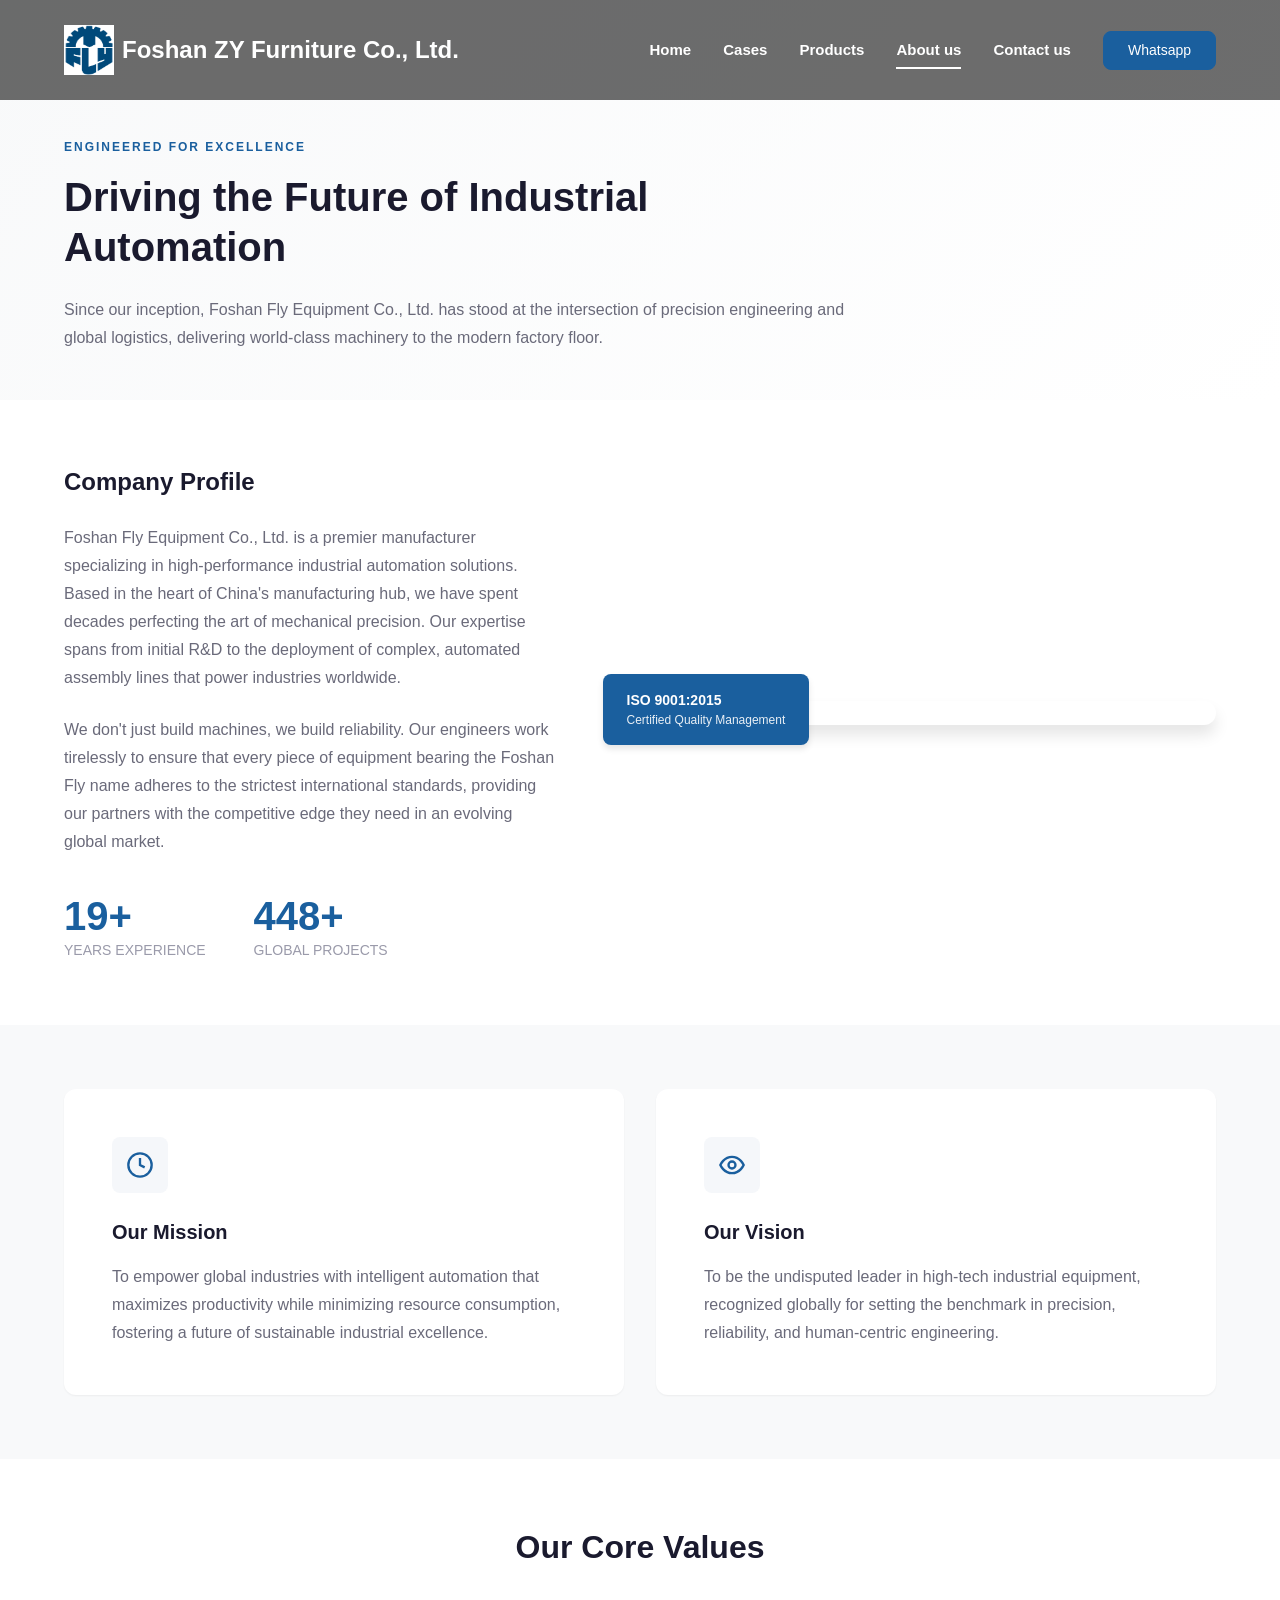
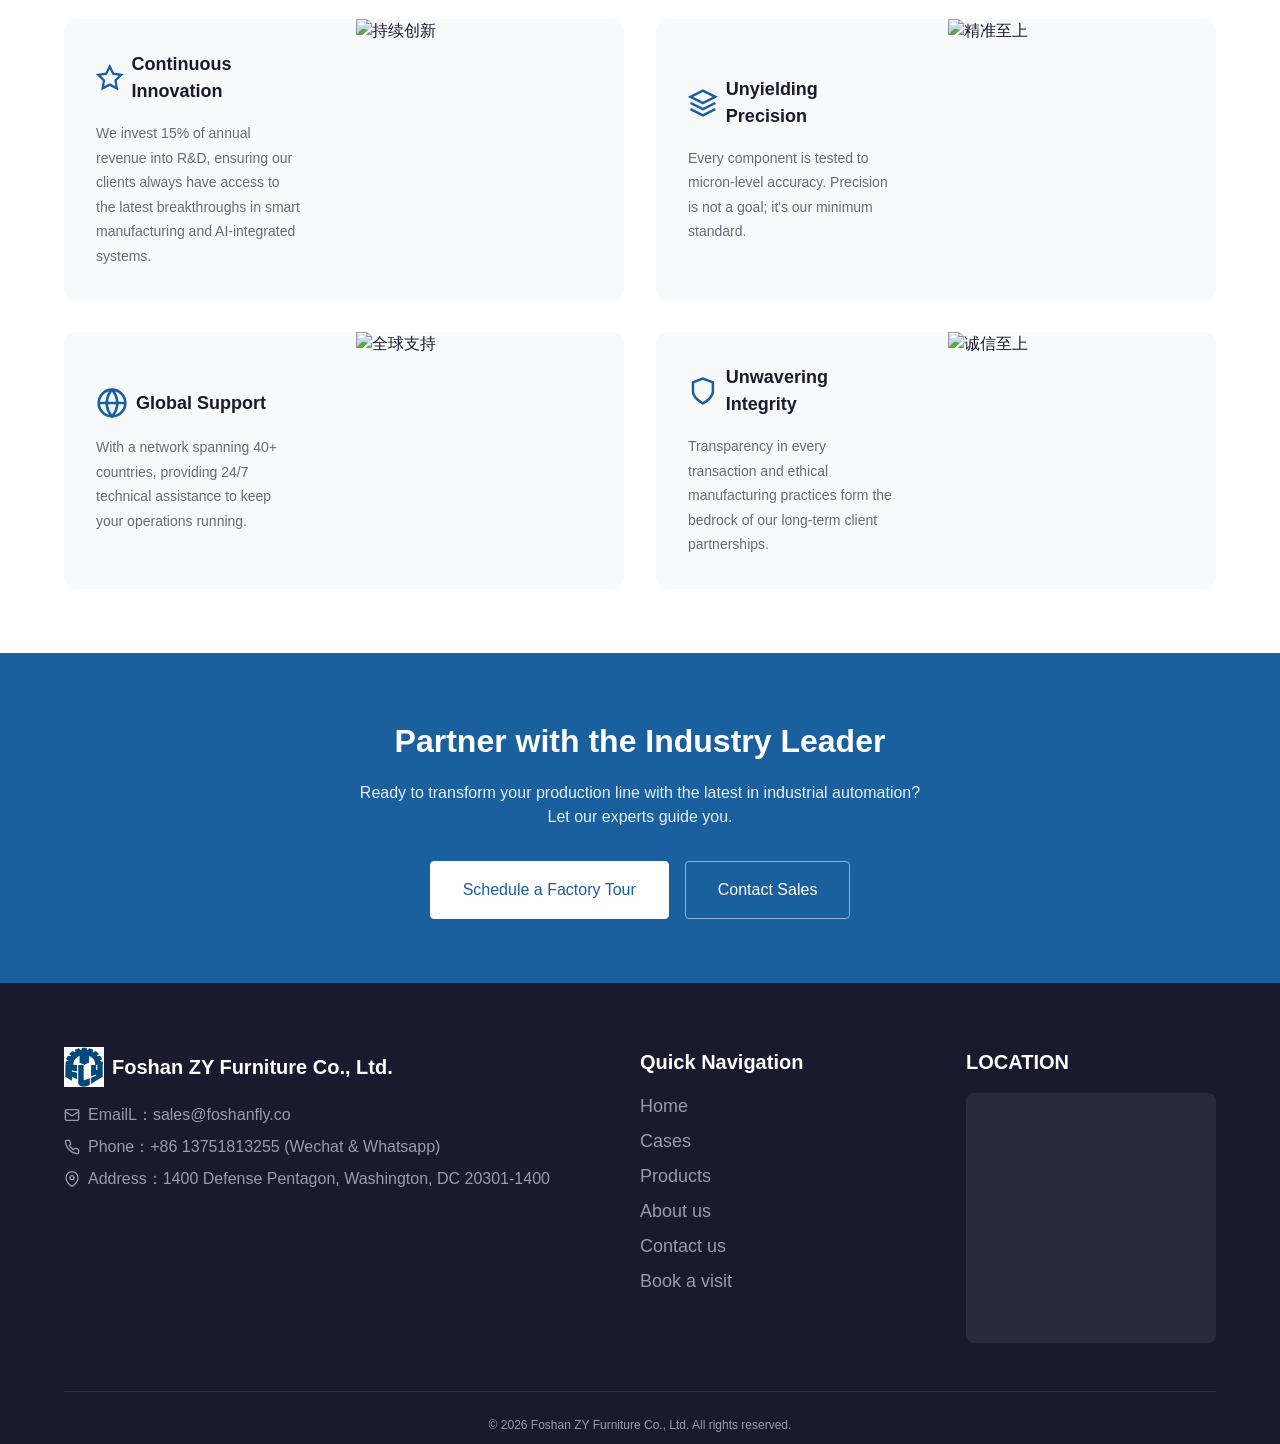
==== pages/about.html @ b7d70086 "新增网页" ====
<!DOCTYPE html>
<html lang="zh-CN">
<head>
    <!-- ============================================
         页面基础信息
         ============================================ -->
    <meta charset="UTF-8">
    <meta name="viewport" content="width=device-width, initial-scale=1.0">
    <meta name="description" content="了解佛山市飞杨设备有限公司 - 20年行业经验，450+全球项目，致力于工业自动化解决方案">
    <meta name="keywords" content="关于我们,公司简介,工业自动化,飞杨设备">
    <title>关于我们 | Foshan Fly Equipment</title>
    
    <!-- ============================================
         样式表引入
         ============================================ -->
    <link rel="stylesheet" href="../css/common.css">
    <link rel="stylesheet" href="../css/about.css">
</head>
<body>
    <!-- ============================================
         导航栏
         ============================================ -->
    <header class="navbar">
        <div class="container navbar-container">
            <a href="../index.html" class="navbar-brand">
                <!-- <svg width="40" height="40" viewBox="0 0 40 40" fill="none" xmlns="http://www.w3.org/2000/svg">
                    <rect width="40" height="40" rx="4" fill="#1a5f9e"/>
                    <path d="M10 20L20 10L30 20L20 30L10 20Z" fill="white"/>
                </svg> -->
                <img src="../static/images/logo1.png" width="40" height="40" alt="Foshan ZY Furniture Logo"/>
                <span>Foshan ZY Furniture Co., Ltd.</span>
            </a>
            
            <button class="navbar-toggle" aria-label="打开菜单" aria-expanded="false">
                <span></span>
                <span></span>
                <span></span>
            </button>
            
            <nav class="navbar-nav">
                <a href="../index.html">Home</a>
                <a href="./cases.html">Cases</a>
                <a href="./products.html">Products</a>
                <a href="./about.html" class="active">About us</a>
                <a href="./contact.html">Contact us</a>
                <button class="btn btn-primary" onclick="toWhatsApp()">Whatsapp</button>
            </nav>
        </div>
    </header>

    <!-- ============================================
         主内容区域
         ============================================ -->
    <main>
        <!-- ============================================
             页面头部区域
             ============================================ -->
        <section class="page-header">
            <div class="container">
                <div class="page-header-content">
                    <span class="page-header-badge">Engineered for Excellence</span>
                    <h1 class="page-header-title">Driving the Future of Industrial Automation</h1>
                    <p class="page-header-desc">
                        Since our inception, Foshan Fly Equipment Co., Ltd. has stood at the intersection of precision engineering and global logistics, delivering world-class machinery to the modern factory floor.
                    </p>
                </div>
            </div>
        </section>

        <!-- ============================================
             公司简介区域
             ============================================ -->
        <section class="company-profile">
            <div class="container">
                <div class="profile-grid">
                    <div class="profile-content">
                        <h2 class="profile-title">Company Profile</h2>
                        <p class="profile-text">
                            Foshan Fly Equipment Co., Ltd. is a premier manufacturer specializing in high-performance industrial automation solutions. Based in the heart of China's manufacturing hub, we have spent decades perfecting the art of mechanical precision. Our expertise spans from initial R&D to the deployment of complex, automated assembly lines that power industries worldwide.
                        </p>
                        <p class="profile-text">
                            We don't just build machines, we build reliability. Our engineers work tirelessly to ensure that every piece of equipment bearing the Foshan Fly name adheres to the strictest international standards, providing our partners with the competitive edge they need in an evolving global market.
                        </p>
                        
                        <!-- 统计数据 -->
                        <div class="profile-stats">
                            <div class="stat-item">
                                <span class="stat-number">20+</span>
                                <span class="stat-label">YEARS EXPERIENCE</span>
                            </div>
                            <div class="stat-item">
                                <span class="stat-number">450+</span>
                                <span class="stat-label">GLOBAL PROJECTS</span>
                            </div>
                        </div>
                    </div>
                    
                    <div class="profile-image-wrapper">
                        <img src="https://images.unsplash.com/photo-1565043666747-69f6646db940?w=800" 
                             alt="公司工厂" 
                             class="profile-image"
                             loading="lazy">
                        <div class="profile-certification">
                            <div class="cert-title">ISO 9001:2015</div>
                            <div class="cert-text">Certified Quality Management</div>
                        </div>
                    </div>
                </div>
            </div>
        </section>

        <!-- ============================================
             使命愿景区域
             ============================================ -->
        <section class="mission-vision">
            <div class="container">
                <div class="mv-grid">
                    <!-- 使命卡片 -->
                    <div class="mv-card" data-animate>
                        <div class="mv-card-icon">
                            <svg viewBox="0 0 24 24" fill="none" stroke="currentColor" stroke-width="2">
                                <circle cx="12" cy="12" r="10"/>
                                <path d="M12 6v6l4 2"/>
                            </svg>
                        </div>
                        <h3 class="mv-card-title">Our Mission</h3>
                        <p class="mv-card-text">
                            To empower global industries with intelligent automation that maximizes productivity while minimizing resource consumption, fostering a future of sustainable industrial excellence.
                        </p>
                    </div>
                    
                    <!-- 愿景卡片 -->
                    <div class="mv-card" data-animate>
                        <div class="mv-card-icon">
                            <svg viewBox="0 0 24 24" fill="none" stroke="currentColor" stroke-width="2">
                                <path d="M2 12s3-7 10-7 10 7 10 7-3 7-10 7-10-7-10-7Z"/>
                                <circle cx="12" cy="12" r="3"/>
                            </svg>
                        </div>
                        <h3 class="mv-card-title">Our Vision</h3>
                        <p class="mv-card-text">
                            To be the undisputed leader in high-tech industrial equipment, recognized globally for setting the benchmark in precision, reliability, and human-centric engineering.
                        </p>
                    </div>
                </div>
            </div>
        </section>

        <!-- ============================================
             核心价值观区域
             ============================================ -->
        <section class="core-values">
            <div class="container">
                <header class="cv-header">
                    <h2 class="cv-title">Our Core Values</h2>
                </header>
                
                <div class="cv-grid">
                    <!-- 持续创新 -->
                    <div class="cv-card" data-animate>
                        <div class="cv-card-content">
                            <div class="cv-card-header">
                                <svg class="cv-card-icon" viewBox="0 0 24 24" fill="none" stroke="currentColor" stroke-width="2">
                                    <polygon points="12 2 15.09 8.26 22 9.27 17 14.14 18.18 21.02 12 17.77 5.82 21.02 7 14.14 2 9.27 8.91 8.26 12 2"/>
                                </svg>
                                <h4 class="cv-card-title">Continuous Innovation</h4>
                            </div>
                            <p class="cv-card-text">
                                We invest 15% of annual revenue into R&D, ensuring our clients always have access to the latest breakthroughs in smart manufacturing and AI-integrated systems.
                            </p>
                        </div>
                        <img src="https://images.unsplash.com/photo-1581091226825-a6a2a5aee158?w=400" 
                             alt="持续创新" 
                             class="cv-card-image"
                             loading="lazy">
                    </div>
                    
                    <!-- 精准至上 -->
                    <div class="cv-card" data-animate>
                        <div class="cv-card-content">
                            <div class="cv-card-header">
                                <svg class="cv-card-icon" viewBox="0 0 24 24" fill="none" stroke="currentColor" stroke-width="2">
                                    <path d="M12 2L2 7l10 5 10-5-10-5z"/>
                                    <path d="M2 17l10 5 10-5"/>
                                    <path d="M2 12l10 5 10-5"/>
                                </svg>
                                <h4 class="cv-card-title">Unyielding Precision</h4>
                            </div>
                            <p class="cv-card-text">
                                Every component is tested to micron-level accuracy. Precision is not a goal; it's our minimum standard.
                            </p>
                        </div>
                        <img src="https://images.unsplash.com/photo-1565043666747-69f6646db940?w=400" 
                             alt="精准至上" 
                             class="cv-card-image"
                             loading="lazy">
                    </div>
                    
                    <!-- 全球支持 -->
                    <div class="cv-card" data-animate>
                        <div class="cv-card-content">
                            <div class="cv-card-header">
                                <svg class="cv-card-icon" viewBox="0 0 24 24" fill="none" stroke="currentColor" stroke-width="2">
                                    <circle cx="12" cy="12" r="10"/>
                                    <path d="M2 12h20"/>
                                    <path d="M12 2a15.3 15.3 0 0 1 4 10 15.3 15.3 0 0 1-4 10 15.3 15.3 0 0 1-4-10 15.3 15.3 0 0 1 4-10z"/>
                                </svg>
                                <h4 class="cv-card-title">Global Support</h4>
                            </div>
                            <p class="cv-card-text">
                                With a network spanning 40+ countries, providing 24/7 technical assistance to keep your operations running.
                            </p>
                        </div>
                        <img src="https://images.unsplash.com/photo-1451187580459-43490279c0fa?w=400" 
                             alt="全球支持" 
                             class="cv-card-image"
                             loading="lazy">
                    </div>
                    
                    <!-- 诚信至上 -->
                    <div class="cv-card" data-animate>
                        <div class="cv-card-content">
                            <div class="cv-card-header">
                                <svg class="cv-card-icon" viewBox="0 0 24 24" fill="none" stroke="currentColor" stroke-width="2">
                                    <path d="M12 22s8-4 8-10V5l-8-3-8 3v7c0 6 8 10 8 10z"/>
                                </svg>
                                <h4 class="cv-card-title">Unwavering Integrity</h4>
                            </div>
                            <p class="cv-card-text">
                                Transparency in every transaction and ethical manufacturing practices form the bedrock of our long-term client partnerships.
                            </p>
                        </div>
                        <img src="https://images.unsplash.com/photo-1507003211169-0a1dd7228f2d?w=400" 
                             alt="诚信至上" 
                             class="cv-card-image"
                             loading="lazy">
                    </div>
                </div>
            </div>
        </section>

        <!-- ============================================
             CTA 行动召唤区域
             ============================================ -->
        <section class="cta-section">
            <div class="container">
                <h2 class="cta-title">Partner with the Industry Leader</h2>
                <p class="cta-text">Ready to transform your production line with the latest in industrial automation?<br>Let our experts guide you.</p>
                <div class="cta-actions">
                    <a href="./book.html" class="btn btn-white btn-lg">Schedule a Factory Tour</a>
                    <a href="./contact.html" class="btn btn-outline btn-lg" style="color: white; border-color: rgba(255,255,255,0.5);">Contact Sales</a>    
                </div>
            </div>
        </section>
    </main>

    <!-- ============================================
         页脚
         ============================================ -->
    <footer class="footer">
        <div class="container">
            <div class="footer-grid">
                <!-- 公司信息列 -->
                <div>
                    <div class="footer-brand-container">
                        <img src="../static/images/logo1.png" width="40" height="20" alt="Foshan ZY Furniture Logo"/>
                        <div class="footer-brand">Foshan ZY Furniture Co., Ltd.</div>
                    </div>
                    <div class="footer-contact">
                        <div class="footer-contact-item">
                            <svg width="16" height="16" viewBox="0 0 24 24" fill="none" stroke="currentColor" stroke-width="2">
                                <rect x="2" y="4" width="20" height="16" rx="2"/>
                                <path d="M22 7l-8.97 5.7a1.94 1.94 0 0 1-2.06 0L2 7"/>
                            </svg>
                            
                            <div>
                                <div>EmailL：sales@foshanfly.co</div>
                            </div>
                        </div>
                        <div class="footer-contact-item">
                            <svg width="16" height="16" viewBox="0 0 24 24" fill="none" stroke="currentColor" stroke-width="2">
                                <path d="M22 16.92v3a2 2 0 0 1-2.18 2 19.79 19.79 0 0 1-8.63-3.07 19.5 19.5 0 0 1-6-6 19.79 19.79 0 0 1-3.07-8.67A2 2 0 0 1 4.11 2h3a2 2 0 0 1 2 1.72 12.84 12.84 0 0 0 .7 2.81 2 2 0 0 1-.45 2.11L8.09 9.91a16 16 0 0 0 6 6l1.27-1.27a2 2 0 0 1 2.11-.45 12.84 12.84 0 0 0 2.81.7A2 2 0 0 1 22 16.92z"/>
                            </svg>
                            <div>
                                <div>Phone：+86 13751813255 (Wechat & Whatsapp)</div>
                            </div>
                        </div>
                        <div class="footer-contact-item">
                            <svg width="16" height="16" viewBox="0 0 24 24" fill="none" stroke="currentColor" stroke-width="2">
                                <path d="M21 10c0 7-9 13-9 13s-9-6-9-13a9 9 0 0 1 18 0z"/>
                                <circle cx="12" cy="10" r="3"/>
                            </svg>
                            <div>
                                <div>Address：1400 Defense Pentagon, Washington, DC 20301-1400</div>
                            </div>
                        </div>
                    </div>
                    <!-- 二维码 -->
                    <!-- <div class="footer-qr">
                        <div class="footer-qr-item">
                            <div style="width: 80px; height: 80px; background: white; border-radius: 4px; display: flex; align-items: center; justify-content: center;">
                                <svg width="40" height="40" viewBox="0 0 24 24" fill="none" stroke="#1a1a2e" stroke-width="1.5">
                                    <rect x="3" y="3" width="7" height="7"/>
                                    <rect x="14" y="3" width="7" height="7"/>
                                    <rect x="14" y="14" width="7" height="7"/>
                                    <rect x="3" y="14" width="7" height="7"/>
                                </svg>
                            </div>
                            <span>微信二维码</span>
                        </div>
                        <div class="footer-qr-item">
                            <div style="width: 80px; height: 80px; background: white; border-radius: 4px; display: flex; align-items: center; justify-content: center;">
                                <svg width="40" height="40" viewBox="0 0 24 24" fill="none" stroke="#1a1a2e" stroke-width="1.5">
                                    <path d="M4 19.5A2.5 2.5 0 0 1 6.5 17H20"/>
                                    <path d="M6.5 2H20v20H6.5A2.5 2.5 0 0 1 4 19.5v-15A2.5 2.5 0 0 1 6.5 2z"/>
                                </svg>
                            </div>
                            <span>产品目录</span>
                        </div>
                    </div> -->
                </div>
                
                <!-- 快速导航列 -->
                <div>
                    <h4 class="footer-title">Quick Navigation</h4>
                    <nav class="footer-links">
                        <a href="../index.html">Home</a>
                        <a href="./cases.html">Cases</a>
                        <a href="./products.html">Products</a>
                        <a href="./about.html">About us</a>
                        <a href="./contact.html">Contact us</a>
                        <a href="./book.html">Book a visit</a>
                    </nav>
                </div>
                
                <!-- 位置列 -->
                <div class="footer-location">
                    <h4 class="footer-title">LOCATION</h4>
                    <div class="footer-map">
                        <!-- 地图占位图 -->
                        <iframe 
                                width="100%" 
                                height="100%"
                                style="border:0;"
                                loading="lazy"
                                allowfullscreen
                                referrerpolicy="no-referrer-when-downgrade"
                                src="https://www.google.com/maps?q=22.94654229723234,113.0897925914599&z=15&hl=zh-CN&output=embed">
                        </iframe>

                        <!-- <div style="position: absolute; inset: 0; display: flex; align-items: center; justify-content: center; color: var(--text-muted);">
                            <svg width="48" height="48" viewBox="0 0 24 24" fill="none" stroke="currentColor" stroke-width="1.5">
                                <path d="M21 10c0 7-9 13-9 13s-9-6-9-13a9 9 0 0 1 18 0z"/>
                                <circle cx="12" cy="10" r="3"/>
                            </svg>
                        </div>
                        <div style="position: absolute; bottom: 8px; left: 8px; right: 8px; background: rgba(0,0,0,0.7); padding: 8px; border-radius: 4px; font-size: 12px; text-align: center;">
                            点击查看完整地图
                        </div> -->
                    </div>
                </div>
            </div>
            
            <!-- 版权信息 -->
            <div class="footer-bottom">
                <p>© 2026 Foshan ZY Furniture Co., Ltd. All rights reserved.</p>
            </div>
        </div>
    </footer>

    <!-- ============================================
         JavaScript 引入
         ============================================ -->
    <script src="../js/common.js"></script>
    <script src="../js/about.js"></script>
</body>
</html>
---- css/common.css ----
/**
 * ============================================
 * Foshan Fly Equipment - 公共样式表
 * ============================================
 * 说明：此文件包含网站所有页面共享的基础样式、变量和工具类
 * 维护：修改此文件会影响所有页面，请谨慎操作
 * ============================================
 */

/* ============================================
 * 1. CSS 变量定义
 * ============================================
 * 定义网站统一的颜色、间距、字体等设计系统变量
 * 便于全局主题管理和维护
 */
:root {
    /* 主色调 - 品牌蓝色 */
    --primary-color: #1a5f9e;
    --primary-dark: #124a7d;
    --primary-light: #2d7ab8;
    
    /* 辅助色 */
    --accent-color: #0d4a7c;
    --secondary-color: #f5f7fa;
    --text-dark: #1a1a2e;
    --text-medium: #4a4a5a;
    --text-light: #6a6a7a;
    --text-muted: #9a9aaa;
    
    /* 背景色 */
    --bg-white: #ffffff;
    --bg-light: #f8f9fa;
    --bg-gray: #f0f2f5;
    --bg-dark: #1a1a2e;
    
    /* 边框和分割线 */
    --border-color: #e0e2e5;
    --border-light: #f0f0f0;
    
    /* 间距系统 - 基于8px网格 */
    --space-xs: 4px;
    --space-sm: 8px;
    --space-md: 16px;
    --space-lg: 24px;
    --space-xl: 32px;
    --space-2xl: 48px;
    --space-3xl: 64px;
    --space-4xl: 80px;
    
    /* 字体系统 */
    --font-primary: -apple-system, BlinkMacSystemFont, 'Segoe UI', Roboto, 'Helvetica Neue', Arial, sans-serif;
    --font-heading: var(--font-primary);
    
    /* 字体大小 */
    --text-xs: 12px;
    --text-sm: 14px;
    --text-base: 16px;
    --text-lg: 18px;
    --text-xl: 20px;
    --text-2xl: 24px;
    --text-3xl: 32px;
    --text-4xl: 40px;
    --text-5xl: 48px;
    
    /* 行高 */
    --leading-tight: 1.25;
    --leading-normal: 1.5;
    --leading-relaxed: 1.75;
    
    /* 圆角 */
    --radius-sm: 4px;
    --radius-md: 8px;
    --radius-lg: 12px;
    --radius-xl: 16px;
    
    /* 阴影 */
    --shadow-sm: 0 1px 2px rgba(0, 0, 0, 0.05);
    --shadow-md: 0 4px 6px rgba(0, 0, 0, 0.1);
    --shadow-lg: 0 10px 15px rgba(0, 0, 0, 0.1);
    --shadow-xl: 0 20px 25px rgba(0, 0, 0, 0.15);
    
    /* 过渡动画 */
    --transition-fast: 0.15s ease;
    --transition-normal: 0.3s ease;
    --transition-slow: 0.5s ease;
    
    /* 容器宽度 */
    --container-max: 1200px;
    --container-narrow: 960px;
    
    /* 断点（仅用于参考，实际媒体查询中使用px值） */
    --breakpoint-sm: 576px;
    --breakpoint-md: 768px;
    --breakpoint-lg: 992px;
    --breakpoint-xl: 1200px;
}

/* ============================================
 * 2. 重置和基础样式
 * ============================================
 * 统一的浏览器重置和基础HTML元素样式
 */

/* 全局重置 */
*, *::before, *::after {
    box-sizing: border-box;
    margin: 0;
    padding: 0;
}

/* HTML基础设置 */
html {
    font-size: 16px;
    scroll-behavior: smooth;
    -webkit-text-size-adjust: 100%;
    -ms-text-size-adjust: 100%;
}

/* Body基础样式 */
body {
    font-family: var(--font-primary);
    font-size: var(--text-base);
    line-height: var(--leading-normal);
    color: var(--text-dark);
    background-color: var(--bg-white);
    -webkit-font-smoothing: antialiased;
    -moz-osx-font-smoothing: grayscale;
}

/* 图片默认样式 */
img {
    max-width: 100%;
    height: auto;
    display: block;
}

/* 链接默认样式 */
a {
    color: var(--primary-color);
    text-decoration: none;
    transition: color var(--transition-fast);
}

a:hover {
    color: var(--primary-dark);
}

/* 列表重置 */
ul, ol {
    list-style: none;
}

/* 表单元素重置 */
button, input, select, textarea {
    font-family: inherit;
    font-size: inherit;
    line-height: inherit;
}

button {
    cursor: pointer;
    border: none;
    background: none;
}

/* ============================================
 * 3. 布局工具类
 * ============================================
 * 常用的布局辅助类，提高开发效率
 */

/* 容器 */
.container {
    width: 100%;
    max-width: var(--container-max);
    margin: 0 auto;
    padding: 0 var(--space-lg);
}

.container-narrow {
    max-width: var(--container-narrow);
}

/* Flexbox布局 */
.flex {
    display: flex;
}

.flex-col {
    flex-direction: column;
}

.flex-wrap {
    flex-wrap: wrap;
}

.items-center {
    align-items: center;
}

.items-start {
    align-items: flex-start;
}

.items-end {
    align-items: flex-end;
}

.justify-center {
    justify-content: center;
}

.justify-between {
    justify-content: space-between;
}

.justify-end {
    justify-content: flex-end;
}

.flex-1 {
    flex: 1;
}

/* Grid布局 */
.grid {
    display: grid;
}

.grid-cols-2 {
    grid-template-columns: repeat(2, 1fr);
}

.grid-cols-3 {
    grid-template-columns: repeat(3, 1fr);
}

.grid-cols-4 {
    grid-template-columns: repeat(4, 1fr);
}

.gap-sm {
    gap: var(--space-sm);
}

.gap-md {
    gap: var(--space-md);
}

.gap-lg {
    gap: var(--space-lg);
}

.gap-xl {
    gap: var(--space-xl);
}

/* ============================================
 * 4. 间距工具类
 * ============================================
 */

/* 内边距 */
.p-0 { padding: 0; }
.p-sm { padding: var(--space-sm); }
.p-md { padding: var(--space-md); }
.p-lg { padding: var(--space-lg); }
.p-xl { padding: var(--space-xl); }

.px-md { padding-left: var(--space-md); padding-right: var(--space-md); }
.px-lg { padding-left: var(--space-lg); padding-right: var(--space-lg); }

.py-sm { padding-top: var(--space-sm); padding-bottom: var(--space-sm); }
.py-md { padding-top: var(--space-md); padding-bottom: var(--space-md); }
.py-lg { padding-top: var(--space-lg); padding-bottom: var(--space-lg); }
.py-xl { padding-top: var(--space-xl); padding-bottom: var(--space-xl); }
.py-2xl { padding-top: var(--space-2xl); padding-bottom: var(--space-2xl); }
.py-3xl { padding-top: var(--space-3xl); padding-bottom: var(--space-3xl); }

/* 外边距 */
.m-0 { margin: 0; }
.mb-sm { margin-bottom: var(--space-sm); }
.mb-md { margin-bottom: var(--space-md); }
.mb-lg { margin-bottom: var(--space-lg); }
.mb-xl { margin-bottom: var(--space-xl); }
.mb-2xl { margin-bottom: var(--space-2xl); }

.mt-sm { margin-top: var(--space-sm); }
.mt-md { margin-top: var(--space-md); }
.mt-lg { margin-top: var(--space-lg); }
.mt-xl { margin-top: var(--space-xl); }

/* ============================================
 * 5. 文字工具类
 * ============================================
 */

/* 文字对齐 */
.text-left { text-align: left; }
.text-center { text-align: center; }
.text-right { text-align: right; }

/* 文字大小 */
.text-xs { font-size: var(--text-xs); }
.text-sm { font-size: var(--text-sm); }
.text-base { font-size: var(--text-base); }
.text-lg { font-size: var(--text-lg); }
.text-xl { font-size: var(--text-xl); }
.text-2xl { font-size: var(--text-2xl); }
.text-3xl { font-size: var(--text-3xl); }
.text-4xl { font-size: var(--text-4xl); }

/* 文字粗细 */
.font-normal { font-weight: 400; }
.font-medium { font-weight: 500; }
.font-semibold { font-weight: 600; }
.font-bold { font-weight: 700; }

/* 文字颜色 */
.text-dark { color: var(--text-dark); }
.text-medium { color: var(--text-medium); }
.text-light { color: var(--text-light); }
.text-muted { color: var(--text-muted); }
.text-primary { color: var(--primary-color); }
.text-white { color: var(--bg-white); }

/* ============================================
 * 6. 组件样式
 * ============================================
 * 可复用的UI组件样式
 */

/* 按钮样式 */
.btn {
    display: inline-flex;
    align-items: center;
    justify-content: center;
    gap: var(--space-sm);
    padding: var(--space-sm) var(--space-lg);
    font-size: var(--text-sm);
    font-weight: 500;     
    border-radius: var(--radius-sm);
    transition: all var(--transition-fast);
    cursor: pointer;
    
}

.btn-primary {
    background-color: var(--primary-color);
    color: var(--bg-white);
    border: 1px solid var(--primary-color);
    width: auto;
    border-radius: var(--radius-md);
}

.btn-primary:hover {
    background-color: var(--bg-white);
    border-color: var(--primary-dark);
    color: var(--accent-color);
}

.btn-outline {
    background-color: transparent;
    color: var(--primary-color);
    border: 1px solid var(--primary-color);
}

.btn-outline:hover {
    background-color: var(--primary-color);
    color: var(--bg-white);
}

.btn-white {
    background-color: var(--bg-white);
    color: var(--primary-color);
    border: 1px solid var(--bg-white);
}

.btn-white:hover {
    background-color: transparent;
    color: var(--bg-white);
}

.btn-lg {
    padding: var(--space-md) var(--space-xl);
    font-size: var(--text-base);
}

/* 卡片样式 */
.card {
    background-color: var(--bg-white);
    border-radius: var(--radius-md);
    box-shadow: var(--shadow-sm);
    overflow: hidden;
    transition: box-shadow var(--transition-normal);
}

.card:hover {
    box-shadow: var(--shadow-md);
}

/* 表单输入框 */
.form-input {
    width: 100%;
    padding: var(--space-md);
    font-size: var(--text-base);
    border: 1px solid var(--border-color);
    border-radius: var(--radius-sm);
    background-color: var(--bg-white);
    transition: border-color var(--transition-fast), box-shadow var(--transition-fast);
}

.form-input:focus {
    outline: none;
    border-color: var(--primary-color);
    box-shadow: 0 0 0 3px rgba(26, 95, 158, 0.1);
}

.form-input::placeholder {
    color: var(--text-muted);
}

/* 表单标签 */
.form-label {
    display: block;
    margin-bottom: var(--space-sm);
    font-size: var(--text-sm);
    font-weight: 500;
    color: var(--text-medium);
}

/* 区块标题 */
.section-title {
    font-size: var(--text-3xl);
    font-weight: 700;
    color: var(--text-dark);
    margin-bottom: var(--space-lg);
}

.section-subtitle {
    font-size: var(--text-sm);
    font-weight: 600;
    color: var(--primary-color);
    text-transform: uppercase;
    letter-spacing: 1px;
    margin-bottom: var(--space-sm);
}

/* ============================================
 * 7. 导航栏样式
 * ============================================
 */

.navbar {
    position: fixed;
    top: 0;
    left: 0;
    right: 0;
    z-index: 1000;
    background-color: var(--bg-white);
    background-color: #04040494;
    transition: box-shadow var(--transition-normal);
}

.navbar.scrolled {
    box-shadow: 0 4px 12px rgba(0, 0, 0, 0.15);
}

.navbar-container {
    display: flex;
    align-items: center;
    justify-content: space-between;
    height: 100px;

}

.navbar-brand {
    display: flex;
    align-items: center;
    gap: var(--space-sm);
    font-size: var(--text-2xl);
    font-weight: 700;
    color: var(--bg-white);
}

.navbar-brand img {
    width: 50px;
    height: 50px;
}

.navbar-nav {
    display: flex;
    align-items: center;
    gap: var(--space-xl);
}

.navbar-nav a {
    font-size: 15px;
    font-weight: 700;
    color: white;
    padding: var(--space-sm) 0;
    position: relative;

    justify-content: center;
    
    /* font-weight: bold; */
}

.navbar-nav a:hover,
.navbar-nav a.active {
    /* 鼠标滑过和选中时字体颜色不变 */
}

.navbar-nav a:hover::after,
.navbar-nav a.active::after {
    content: '';
    position: absolute;
    bottom: 0;
    left: 0;
    right: 0;
    height: 2px;
    background-color: var(--bg-white);
}

/* 移动端菜单按钮 */
.navbar-toggle {
    display: none;
    flex-direction: column;
    gap: 5px;
    padding: var(--space-sm);
    background-color: var(--primary-color);
    border: none;
    cursor: pointer;
    border-radius: var(--radius-sm);

}

.navbar-toggle span {
    display: block;
    width: 24px;
    height: 2px;
    background-color: var(--bg-white);
    /* background-color: #0d4a7c; */
    transition: all var(--transition-fast);
    
}

/* ============================================
 * 8. 页脚样式
 * ============================================
 */

.footer {
    background-color: var(--bg-dark);
    color: var(--bg-white);
    padding: var(--space-3xl) 0 10px;
}

.footer-grid {
    display: grid;
    grid-template-columns: 2fr 1fr 1fr;
    gap: var(--space-xl);
    margin-bottom: var(--space-2xl);
}

.footer-brand-container {
    display: flex;
    align-items: center;
    gap: var(--space-sm);
    margin-bottom: var(--space-md);
}

.footer-brand {
    font-size: 20px;
    font-weight: 700;

}

.footer-brand-container img {
    height: 40px;
    width: 40px;
}

.footer-contact {
    display: flex;
    flex-direction: column;
    gap: var(--space-sm);
    font-size: var(--text-sm);
    color: var(--text-muted);
}

.footer-contact-item {
    display: flex;
    align-items: center;
    gap: var(--space-sm);
    height: auto;
    font-size: 16px;
}

.footer-title {
    font-size: 20px;
    font-weight: 600;
    margin-bottom: var(--space-md);
    color: var(--bg-white);
}

.footer-links {
    display: flex;
    flex-direction: column;
    gap: var(--space-sm);
}

.footer-links a {
    font-size: 18px;
    color: var(--text-muted);
}

.footer-links a:hover {
    color: var(--bg-white);
}

.footer-qr {
    display: flex;
    gap: var(--space-md);
}

.footer-qr-item {
    text-align: center;
}

.footer-qr-item img {
    width: 80px;
    height: 80px;
    background-color: var(--bg-white);
    border-radius: var(--radius-sm);
    margin-bottom: var(--space-xs);
}

.footer-qr-item span {
    font-size: var(--text-xs);
    color: var(--text-muted);
}

.footer-location {
    justify-self: end;
}

.footer-map {
    background: #2a2a3e; 
    border-radius: 8px; 
    overflow: hidden;
    width:250px; 
    height: 250px; 
    position: relative;
}



.footer-bottom {
    border-top: 1px solid rgba(255, 255, 255, 0.1);
    padding-top: var(--space-lg);
    text-align: center;
    font-size: var(--text-xs);
    color: var(--text-muted);
}

/* ============================================
 * 9. 响应式设计
 * ============================================
 * 移动端适配样式
 */

/* 平板设备 (768px - 991px) */
@media (max-width: 991px) {
    .footer-grid {
        grid-template-columns: repeat(2, 1fr);
    }
}

/* 移动设备 (小于 768px) */
@media (max-width: 767px) {
    :root {
        --text-3xl: 28px;
        --text-4xl: 32px;
        --text-5xl: 36px;
    }
    
    .container {
        padding: 0 var(--space-md);
    }
    
    /* 导航栏移动端适配 */
    .navbar-toggle {
        display: flex;
    }
    
    .navbar-nav {
        position: fixed;
        top: 70px;
        left: 0;
        right: 0;
        background-color: var(--bg-white);
        flex-direction: column;
        padding: var(--space-lg);
        gap: 0;
        box-shadow: var(--shadow-lg);
        transform: translateY(-100%);
        opacity: 0;
        visibility: hidden;
        transition: all var(--transition-normal);
    }
    
    .navbar-nav.active {
        transform: translateY(0);
        opacity: 1;
        visibility: visible;
    }
    
    .navbar-nav a {
        /* padding: var(--space-md) 0; */
        /* border: 1px solid var(--primary-color); */
        width: 100%;
        background-color: var(--primary-color);
        color: var(--bg-white);
        margin-bottom: var(--space-md);
        border-radius: var(--radius-md);
        height: 40px;
        text-align: center;
        justify-items: center;
        
    }


    .navbar-nav a:hover {
        
        background-color: var(--bg-white);
        color: var(--primary-color);
        border: 1px solid var(--primary-color);
        
        
        
    }
    
    .navbar-nav a:last-child {
        border-bottom: none;
    }
    
    /* 移动端导航栏logo和公司名称缩小 */
    .navbar-container {
        
        height: 80px;
    }

    .navbar-brand {
        font-size: var(--text-md);
        gap: var(--space-xs);
    }
    
    .navbar-brand img {
        width: 35px;
        height: 35px;
    }
    
    .navbar-nav .btn {
        margin-top: var(--space-md);
        width: 100%;
    }
    
    /* Grid移动端适配 */
    .grid-cols-2,
    .grid-cols-3,
    .grid-cols-4 {
        grid-template-columns: 1fr;
    }
    
    /* 页脚移动端适配 */
    .footer-grid {
        grid-template-columns: 1fr;
        gap: var(--space-xl);
        justify-items: start;
    }

    .footer-location {
        justify-self: start;
    }
    
    .footer-qr {
        justify-content: flex-start;

    }
    
    /* 间距移动端适配 */
    .py-3xl {
        padding-top: var(--space-2xl);
        padding-bottom: var(--space-2xl);
    }
}

/* 小屏移动设备 (小于 576px) */
@media (max-width: 575px) {
    :root {
        --text-3xl: 24px;
        --text-4xl: 28px;
    }
    
    .section-title {
        font-size: var(--text-2xl);
    }
}

/* ============================================
 * 10. 辅助工具类
 * ============================================
 */

/* 隐藏元素 */
.hidden {
    display: none !important;
}

.sr-only {
    position: absolute;
    width: 1px;
    height: 1px;
    padding: 0;
    margin: -1px;
    overflow: hidden;
    clip: rect(0, 0, 0, 0);
    white-space: nowrap;
    border: 0;
}

/* 清除浮动 */
.clearfix::after {
    content: '';
    display: table;
    clear: both;
}

/* 文字截断 */
.truncate {
    overflow: hidden;
    text-overflow: ellipsis;
    white-space: nowrap;
}

/* 多行文字截断 */
.line-clamp-2 {
    display: -webkit-box;
    -webkit-line-clamp: 2;
    -webkit-box-orient: vertical;
    overflow: hidden;
}

.line-clamp-3 {
    display: -webkit-box;
    -webkit-line-clamp: 3;
    -webkit-box-orient: vertical;
    overflow: hidden;
}
---- css/about.css ----
/**
 * ============================================
 * Foshan Fly Equipment - 关于我们页样式表
 * ============================================
 * 说明：此文件包含关于我们页特有的样式
 * 依赖：需要先引入 common.css
 * ============================================
 */

/* ============================================
 * 1. 页面头部区域
 * ============================================
 * 包含页面标题和简介
 */
.page-header {
    padding: calc(70px + var(--space-3xl)) 0 var(--space-2xl);
    background: linear-gradient(135deg, var(--bg-light) 0%, var(--bg-white) 100%);
}

.page-header-content {
    max-width: 800px;
}

.page-header-badge {
    display: inline-block;
    font-size: var(--text-xs);
    font-weight: 600;
    text-transform: uppercase;
    letter-spacing: 2px;
    color: var(--primary-color);
    margin-bottom: var(--space-md);
}

.page-header-title {
    font-size: var(--text-4xl);
    font-weight: 700;
    color: var(--text-dark);
    line-height: var(--leading-tight);
    margin-bottom: var(--space-lg);
}

.page-header-desc {
    font-size: var(--text-base);
    color: var(--text-light);
    line-height: var(--leading-relaxed);
}

/* ============================================
 * 2. 公司简介区域
 * ============================================
 * 公司介绍和统计数据展示
 */
.company-profile {
    padding: var(--space-3xl) 0;
    background-color: var(--bg-white);
}

.profile-grid {
    display: grid;
    grid-template-columns: 1fr 1.2fr;
    gap: var(--space-3xl);
    align-items: center;
}

.profile-content {
    display: flex;
    flex-direction: column;
    gap: var(--space-lg);
}

.profile-title {
    font-size: var(--text-2xl);
    font-weight: 700;
    color: var(--text-dark);
}

.profile-text {
    font-size: var(--text-base);
    color: var(--text-light);
    line-height: var(--leading-relaxed);
}

.profile-stats {
    display: flex;
    gap: var(--space-2xl);
    margin-top: var(--space-md);
}

.stat-item {
    display: flex;
    flex-direction: column;
}

.stat-number {
    font-size: var(--text-4xl);
    font-weight: 700;
    color: var(--primary-color);
    line-height: 1;
}

.stat-label {
    font-size: var(--text-sm);
    color: var(--text-muted);
    margin-top: var(--space-xs);
}

.profile-image-wrapper {
    position: relative;
}

.profile-image {
    width: 100%;
    border-radius: var(--radius-lg);
    box-shadow: var(--shadow-lg);
}

.profile-certification {
    position: absolute;
    bottom: -20px;
    left: -20px;
    background-color: var(--primary-color);
    color: var(--bg-white);
    padding: var(--space-md) var(--space-lg);
    border-radius: var(--radius-md);
    box-shadow: var(--shadow-md);
}

.cert-title {
    font-size: var(--text-sm);
    font-weight: 600;
}

.cert-text {
    font-size: var(--text-xs);
    opacity: 0.9;
}

/* ============================================
 * 3. 使命愿景区域
 * ============================================
 * 使命和愿景卡片展示
 */
.mission-vision {
    padding: var(--space-3xl) 0;
    background-color: var(--bg-light);
}

.mv-grid {
    display: grid;
    grid-template-columns: repeat(2, 1fr);
    gap: var(--space-xl);
}

.mv-card {
    background-color: var(--bg-white);
    border-radius: var(--radius-lg);
    padding: var(--space-2xl);
    box-shadow: var(--shadow-sm);
    transition: transform var(--transition-normal), box-shadow var(--transition-normal);
}

.mv-card:hover {
    transform: translateY(-4px);
    box-shadow: var(--shadow-md);
}

.mv-card-icon {
    width: 56px;
    height: 56px;
    background-color: var(--secondary-color);
    border-radius: var(--radius-md);
    display: flex;
    align-items: center;
    justify-content: center;
    margin-bottom: var(--space-lg);
}

.mv-card-icon svg {
    width: 28px;
    height: 28px;
    color: var(--primary-color);
}

.mv-card-title {
    font-size: var(--text-xl);
    font-weight: 700;
    color: var(--text-dark);
    margin-bottom: var(--space-md);
}

.mv-card-text {
    font-size: var(--text-base);
    color: var(--text-light);
    line-height: var(--leading-relaxed);
}

/* ============================================
 * 4. 核心价值观区域
 * ============================================
 * 四个核心价值观卡片展示
 */
.core-values {
    padding: var(--space-3xl) 0;
    background-color: var(--bg-white);
}

.cv-header {
    text-align: center;
    margin-bottom: var(--space-2xl);
}

.cv-title {
    font-size: var(--text-3xl);
    font-weight: 700;
    color: var(--text-dark);
}

.cv-grid {
    display: grid;
    grid-template-columns: repeat(2, 1fr);
    gap: var(--space-xl);
}

.cv-card {
    display: grid;
    grid-template-columns: 1fr 1fr;
    gap: var(--space-lg);
    background-color: var(--bg-light);
    border-radius: var(--radius-lg);
    overflow: hidden;
}

.cv-card-content {
    padding: var(--space-xl);
    display: flex;
    flex-direction: column;
    justify-content: center;
}

.cv-card-header {
    display: flex;
    align-items: center;
    gap: var(--space-sm);
    margin-bottom: var(--space-md);
}

.cv-card-icon {
    width: 32px;
    height: 32px;
    color: var(--primary-color);
}

.cv-card-title {
    font-size: var(--text-lg);
    font-weight: 600;
    color: var(--text-dark);
}

.cv-card-text {
    font-size: var(--text-sm);
    color: var(--text-light);
    line-height: var(--leading-relaxed);
}

.cv-card-image {
    width: 100%;
    height: 100%;
    min-height: 200px;
    object-fit: cover;
}

/* ============================================
 * 5. CTA 行动召唤区域
 * ============================================
 * 页面底部的行动召唤区域
 */
.cta-section {
    padding: var(--space-3xl) 0;
    background-color: var(--primary-color);
    text-align: center;
}

.cta-title {
    font-size: var(--text-3xl);
    font-weight: 700;
    color: var(--bg-white);
    margin-bottom: var(--space-md);
}

.cta-text {
    font-size: var(--text-base);
    color: rgba(255, 255, 255, 0.9);
    margin-bottom: var(--space-xl);
}

.cta-actions {
    display: flex;
    gap: var(--space-md);
    justify-content: center;
    flex-wrap: wrap;
}

/* ============================================
 * 6. 响应式设计
 * ============================================
 */

/* 平板设备 */
@media (max-width: 991px) {
    .page-header-title {
        font-size: var(--text-3xl);
    }
    
    .profile-grid {
        grid-template-columns: 1fr;
        gap: var(--space-2xl);
    }
    
    .profile-image-wrapper {
        order: -1;
    }
    
    .profile-certification {
        left: 20px;
        bottom: 20px;
    }
    
    .cv-grid {
        grid-template-columns: 1fr;
    }
}

/* 移动设备 */
@media (max-width: 767px) {
    .page-header {
        padding: calc(70px + var(--space-2xl)) 0 var(--space-xl);
    }
    
    .page-header-title {
        font-size: var(--text-2xl);
    }
    
    .profile-stats {
        flex-direction: column;
        gap: var(--space-lg);
    }
    
    .stat-number {
        font-size: var(--text-3xl);
    }
    
    .mv-grid {
        grid-template-columns: 1fr;
    }
    
    .mv-card {
        padding: var(--space-xl);
    }
    
    .cv-card {
        grid-template-columns: 1fr;
    }
    
    .cv-card-image {
        min-height: 150px;
        order: -1;
    }
    
    .cta-title {
        font-size: var(--text-2xl);
    }
    
    .cta-actions {
        flex-direction: column;
        align-items: center;
    }
    
    .cta-actions .btn {
        width: 100%;
        max-width: 280px;
    }
}

/* 小屏移动设备 */
@media (max-width: 575px) {
    .profile-certification {
        position: relative;
        left: 0;
        bottom: 0;
        margin-top: var(--space-md);
    }
}
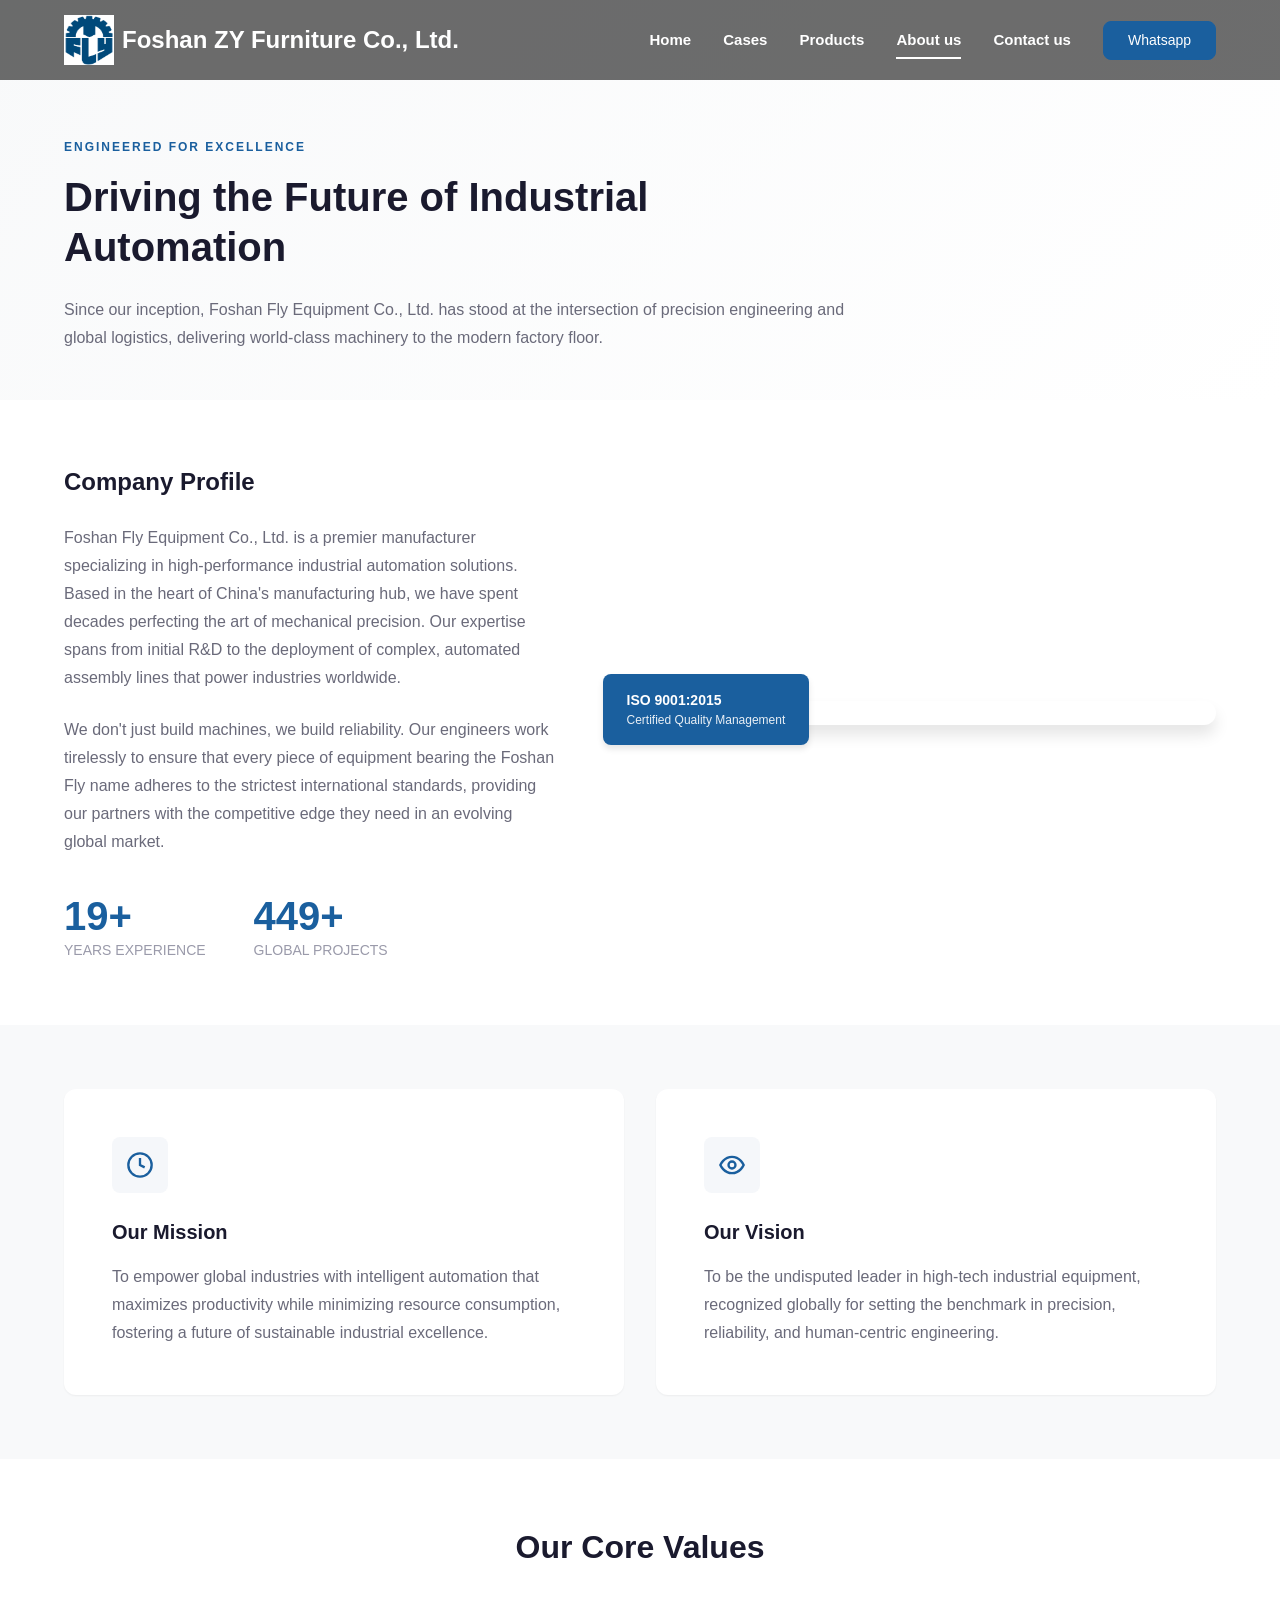
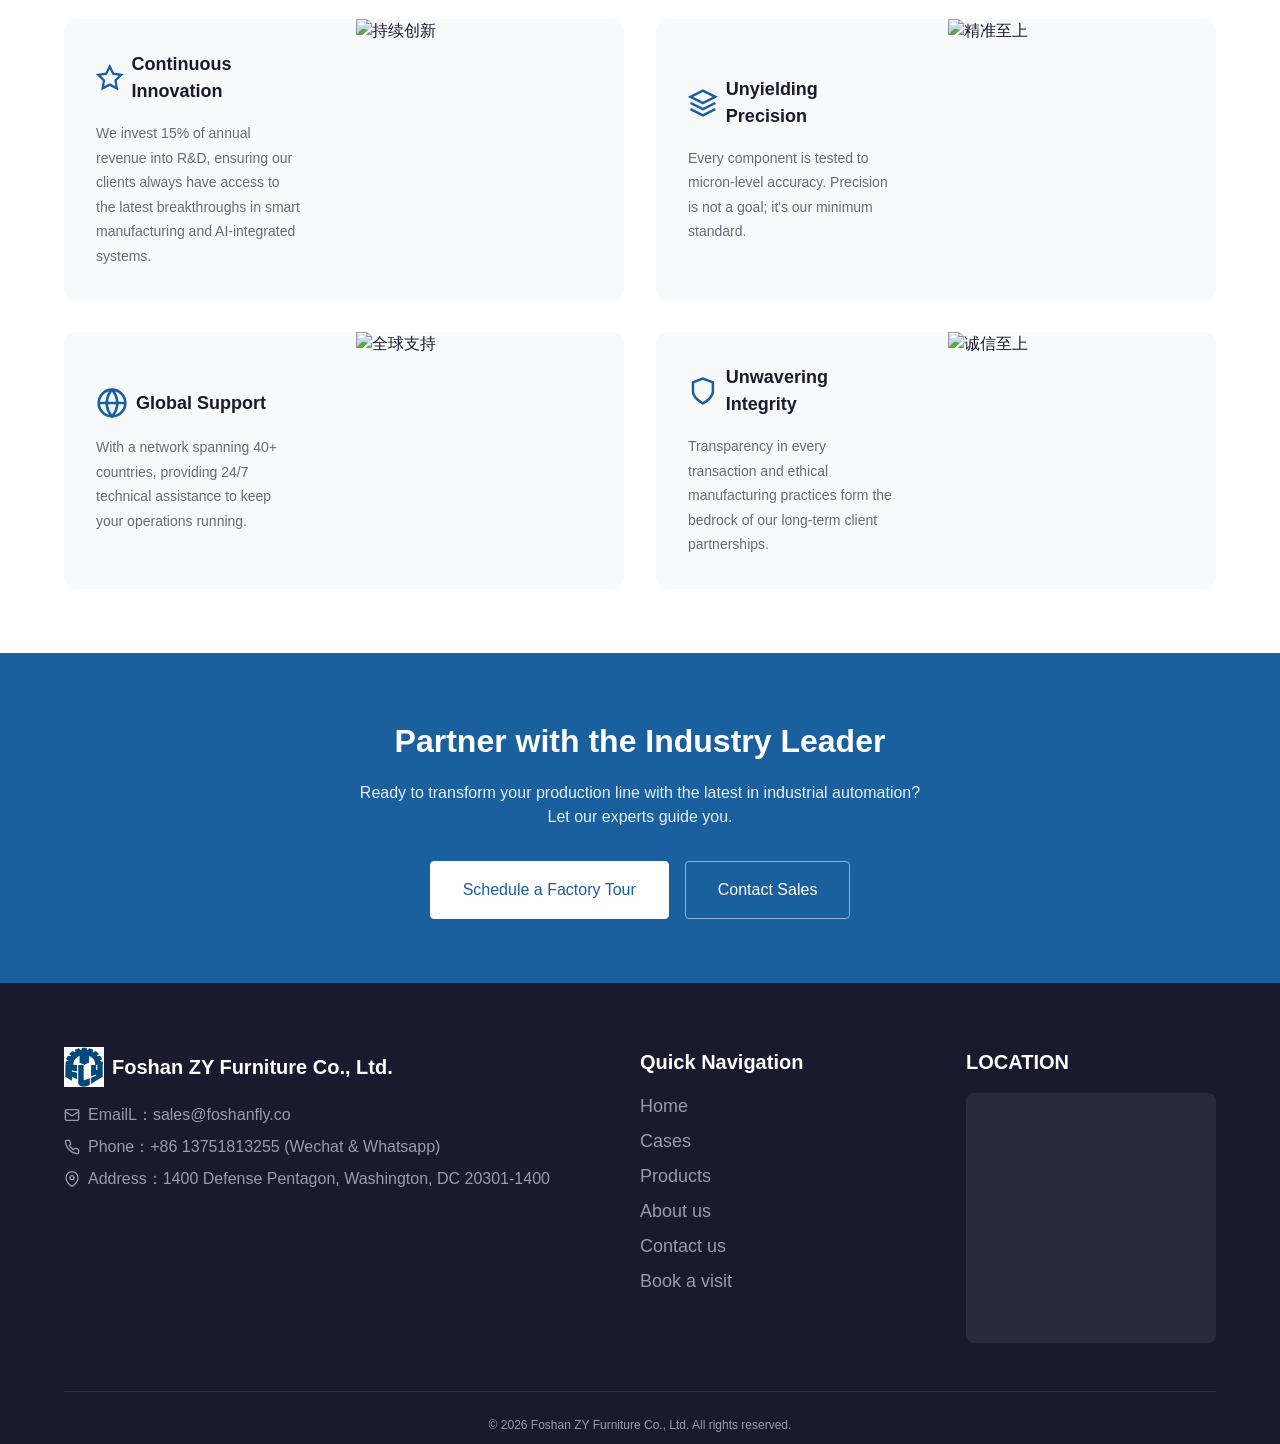
==== commit 06233284: "修改页标签名" ====
--- a/pages/about.html
+++ b/pages/about.html
@@ -6,9 +6,7 @@
          ============================================ -->
     <meta charset="UTF-8">
     <meta name="viewport" content="width=device-width, initial-scale=1.0">
-    <meta name="description" content="了解佛山市飞杨设备有限公司 - 20年行业经验，450+全球项目，致力于工业自动化解决方案">
-    <meta name="keywords" content="关于我们,公司简介,工业自动化,飞杨设备">
-    <title>关于我们 | Foshan Fly Equipment</title>
+    <title>Foshan ZY Furniture</title>
     
     <!-- ============================================
          样式表引入
--- a/css/common.css
+++ b/css/common.css
@@ -470,7 +470,7 @@
     display: flex;
     align-items: center;
     justify-content: space-between;
-    height: 100px;
+    height: 80px;
 
 }
 
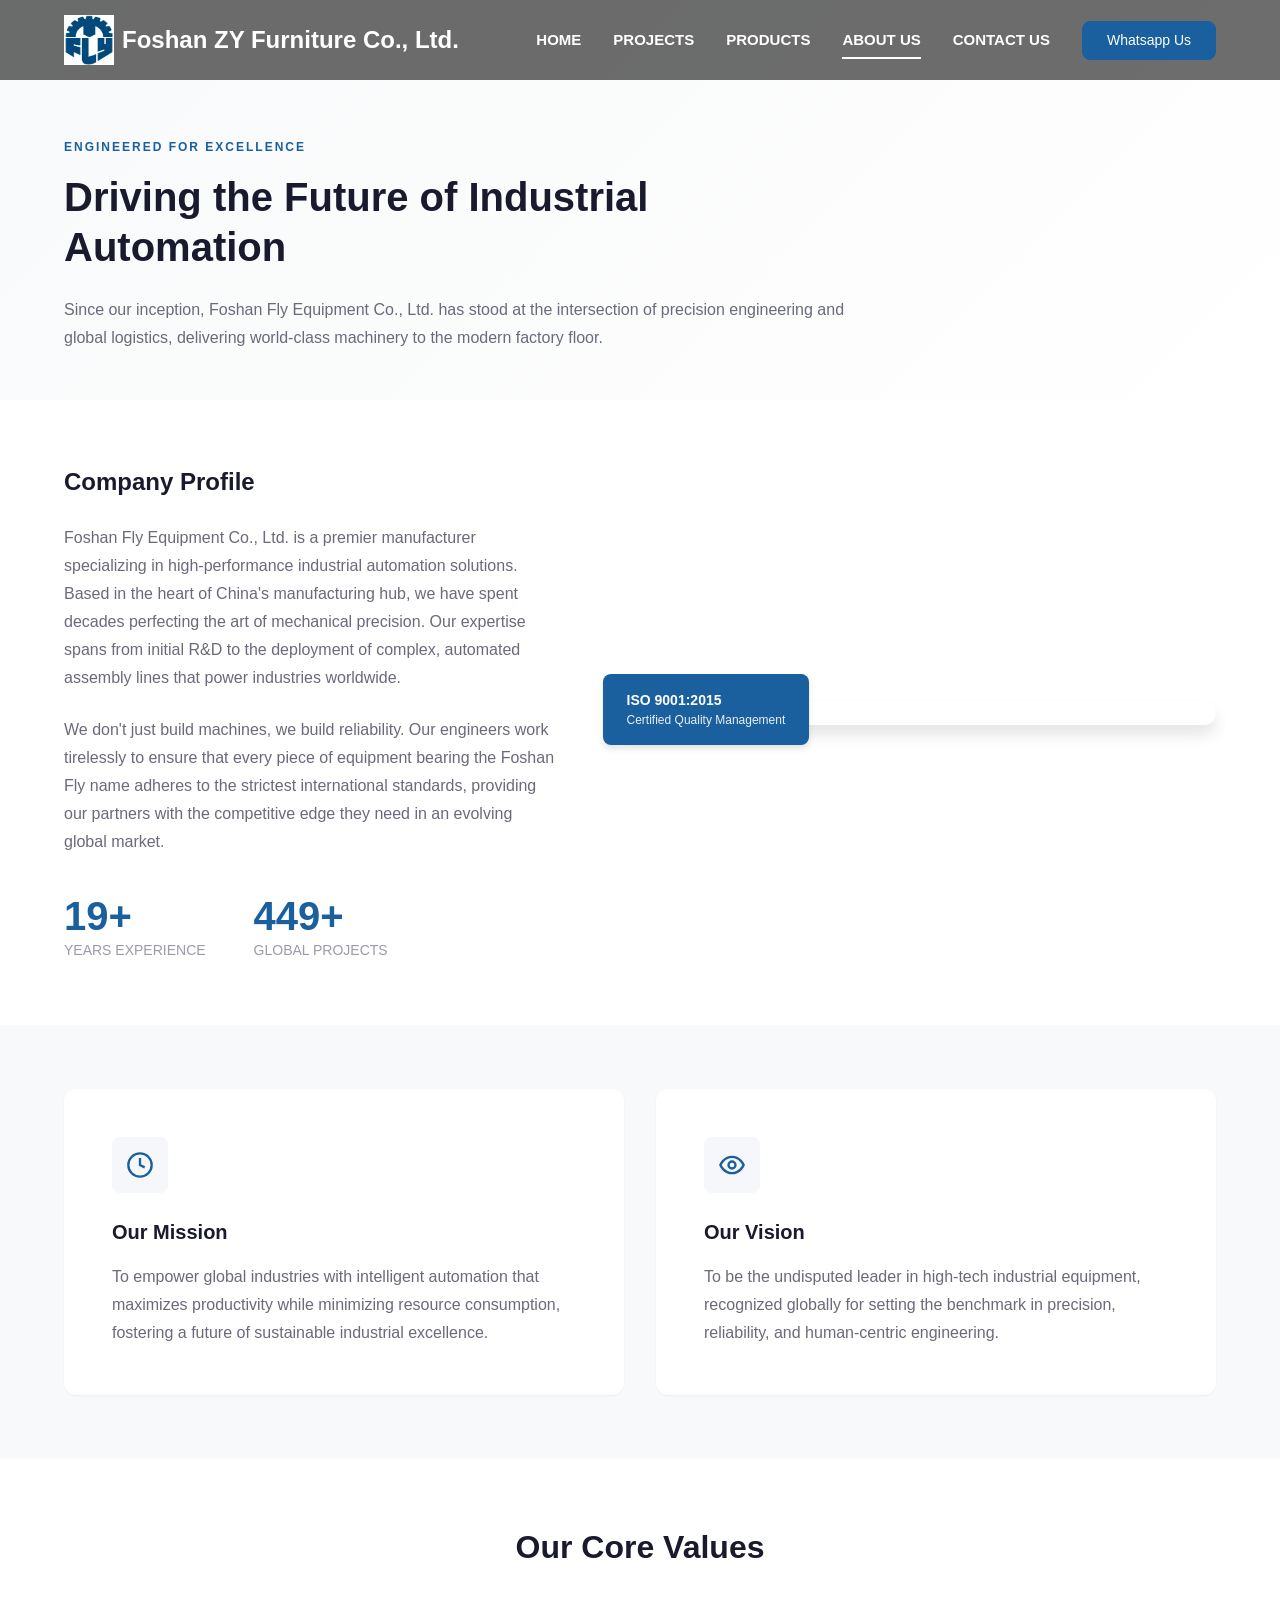
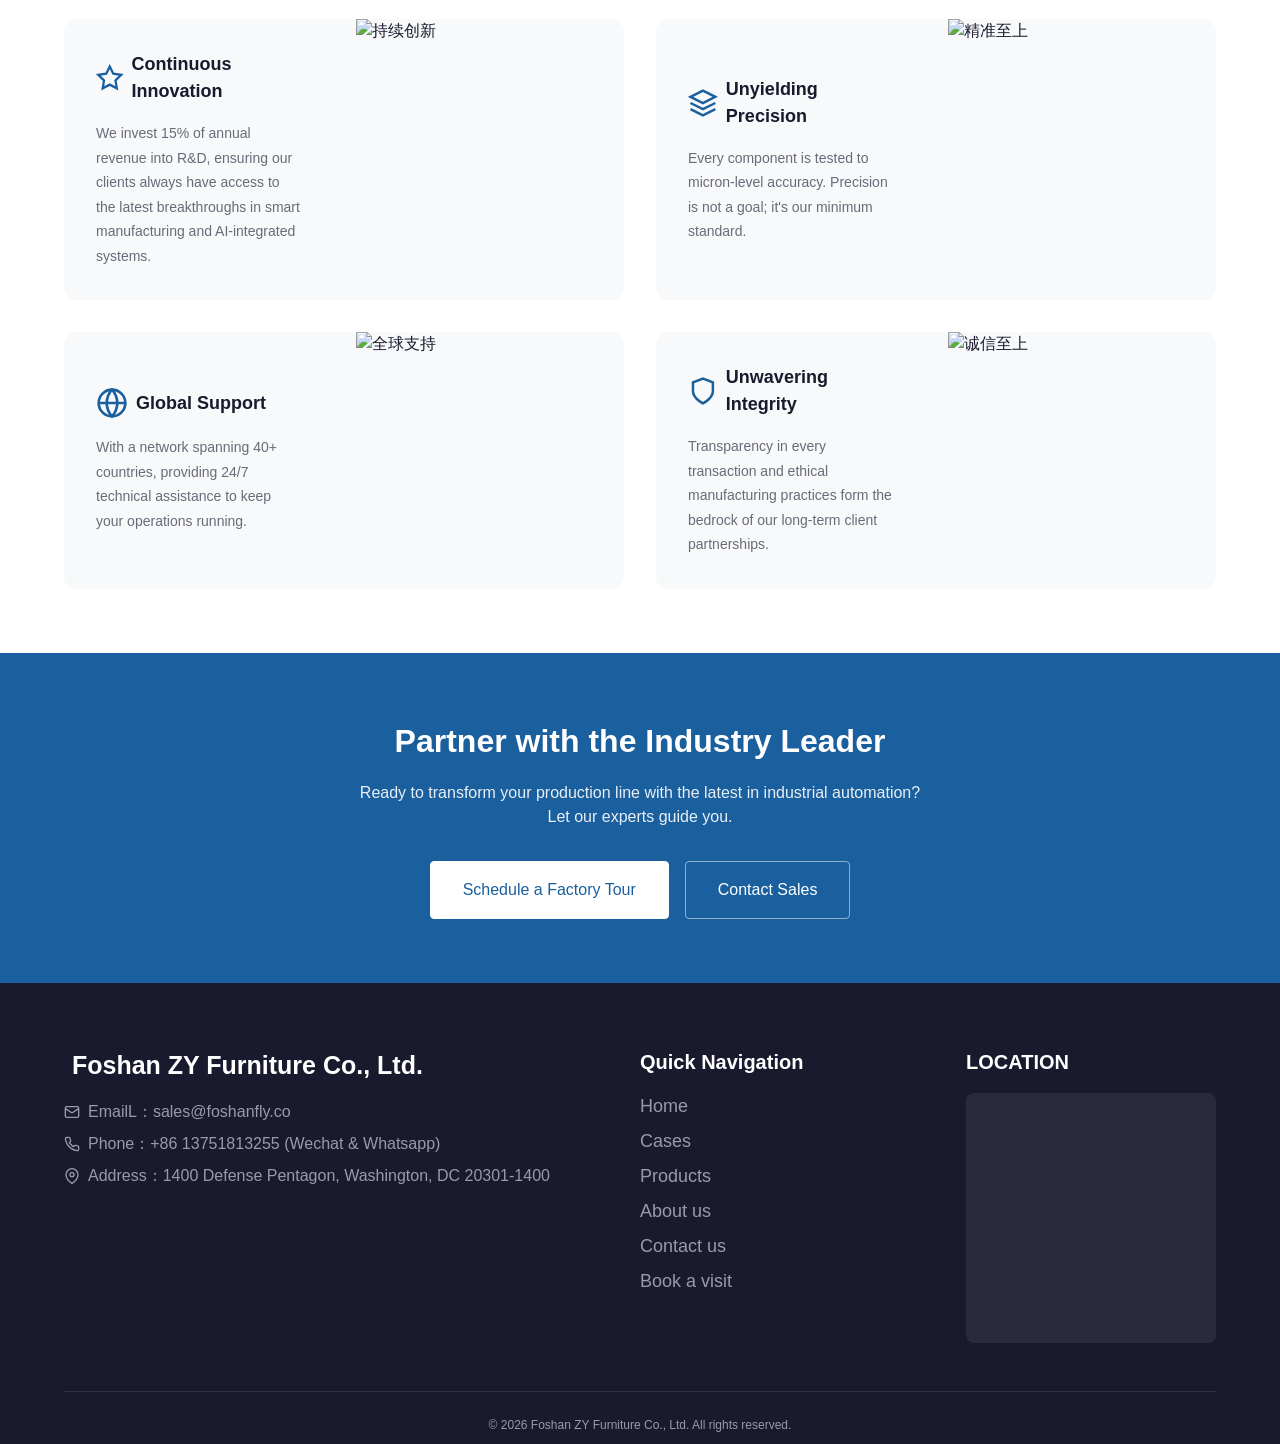
==== commit 25c5a0da: "修改主页" ====
--- a/pages/about.html
+++ b/pages/about.html
@@ -36,12 +36,12 @@
             </button>
             
             <nav class="navbar-nav">
-                <a href="../index.html">Home</a>
-                <a href="./cases.html">Cases</a>
-                <a href="./products.html">Products</a>
-                <a href="./about.html" class="active">About us</a>
-                <a href="./contact.html">Contact us</a>
-                <button class="btn btn-primary" onclick="toWhatsApp()">Whatsapp</button>
+                <a href="../index.html">HOME</a>
+                <a href="./cases.html">PROJECTS</a>
+                <a href="./products.html">PRODUCTS</a>
+                <a href="./about.html" class="active">ABOUT US</a>
+                <a href="./contact.html">CONTACT US</a>
+                <button class="btn btn-primary" onclick="toWhatsApp()">Whatsapp Us</button>
             </nav>
         </div>
     </header>
--- a/css/common.css
+++ b/css/common.css
@@ -457,13 +457,14 @@
     left: 0;
     right: 0;
     z-index: 1000;
-    background-color: var(--bg-white);
+
     background-color: #04040494;
     transition: box-shadow var(--transition-normal);
 }
 
 .navbar.scrolled {
-    box-shadow: 0 4px 12px rgba(0, 0, 0, 0.15);
+    box-shadow: 0 4px 12px rgba(0, 0, 0, 0.55);
+   
 }
 
 .navbar-container {
@@ -571,14 +572,14 @@
 }
 
 .footer-brand {
-    font-size: 20px;
+    font-size: 25px;
     font-weight: 700;
 
 }
 
 .footer-brand-container img {
-    height: 40px;
-    width: 40px;
+    height: 0;
+    width: 0;
 }
 
 .footer-contact {
@@ -662,6 +663,51 @@
     text-align: center;
     font-size: var(--text-xs);
     color: var(--text-muted);
+}
+
+/* ============================================
+ * 8. 表单按钮样式
+ * ============================================
+ */
+.form-actions {
+    display: flex;
+    gap: var(--space-md);
+    justify-content: space-between;
+}
+
+.submit-btn {
+    display: inline-flex;
+    align-items: center;
+    gap: var(--space-sm);
+    padding: var(--space-md) var(--space-xl);
+    background-color: var(--primary-color);
+    color: var(--bg-white);
+    border: none;
+    border-radius: var(--radius-sm);
+    font-size: var(--text-base);
+    font-weight: 600;
+    cursor: pointer;
+    transition: background-color var(--transition-fast);
+    width: fit-content;
+}
+
+.submit-btn:hover {
+    background-color: var(--primary-dark);
+}
+
+.submit-btn svg {
+    width: 18px;
+    height: 18px;
+}
+
+.submit-btn.secondary-btn {
+    background-color: var(--primary-color);
+    color: var(--bg-white);
+    border: 1px solid var(--primary-color);
+}
+
+.submit-btn.secondary-btn:hover {
+    background-color: var(--primary-dark);
 }
 
 /* ============================================
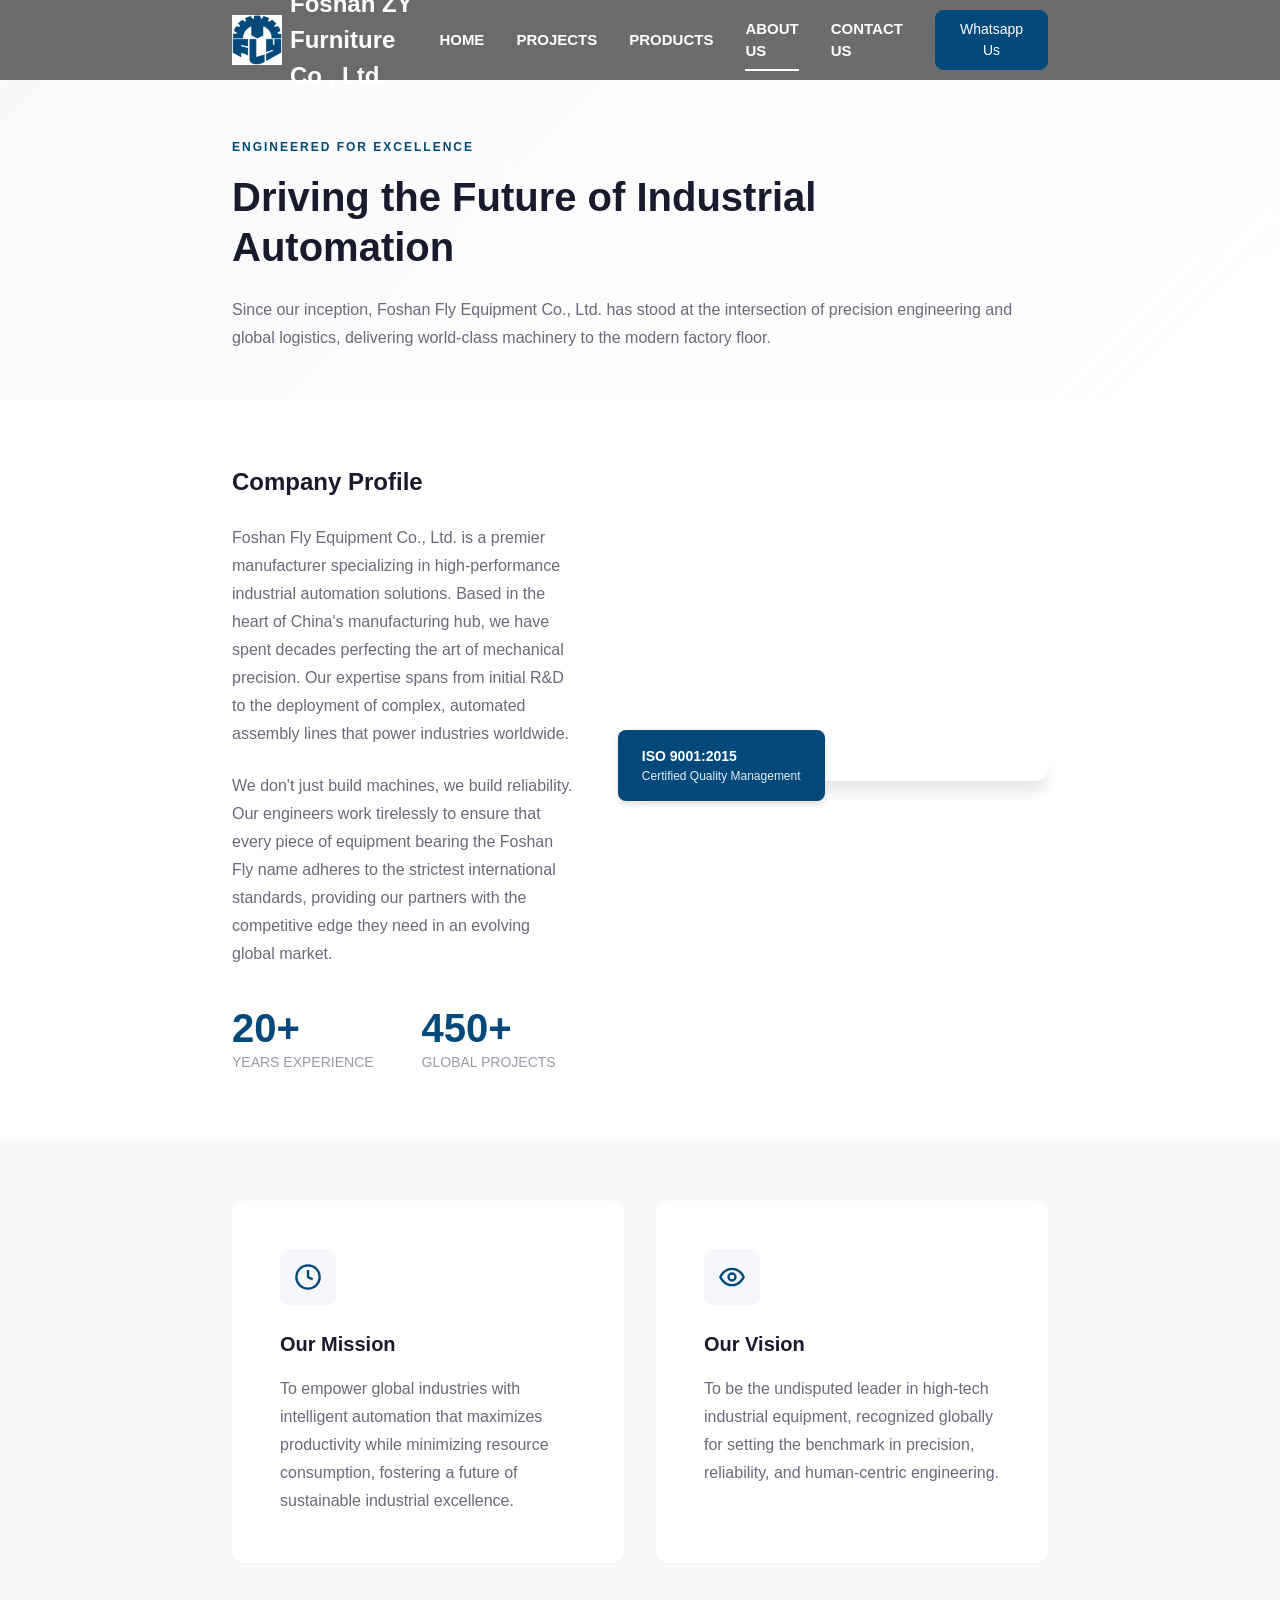
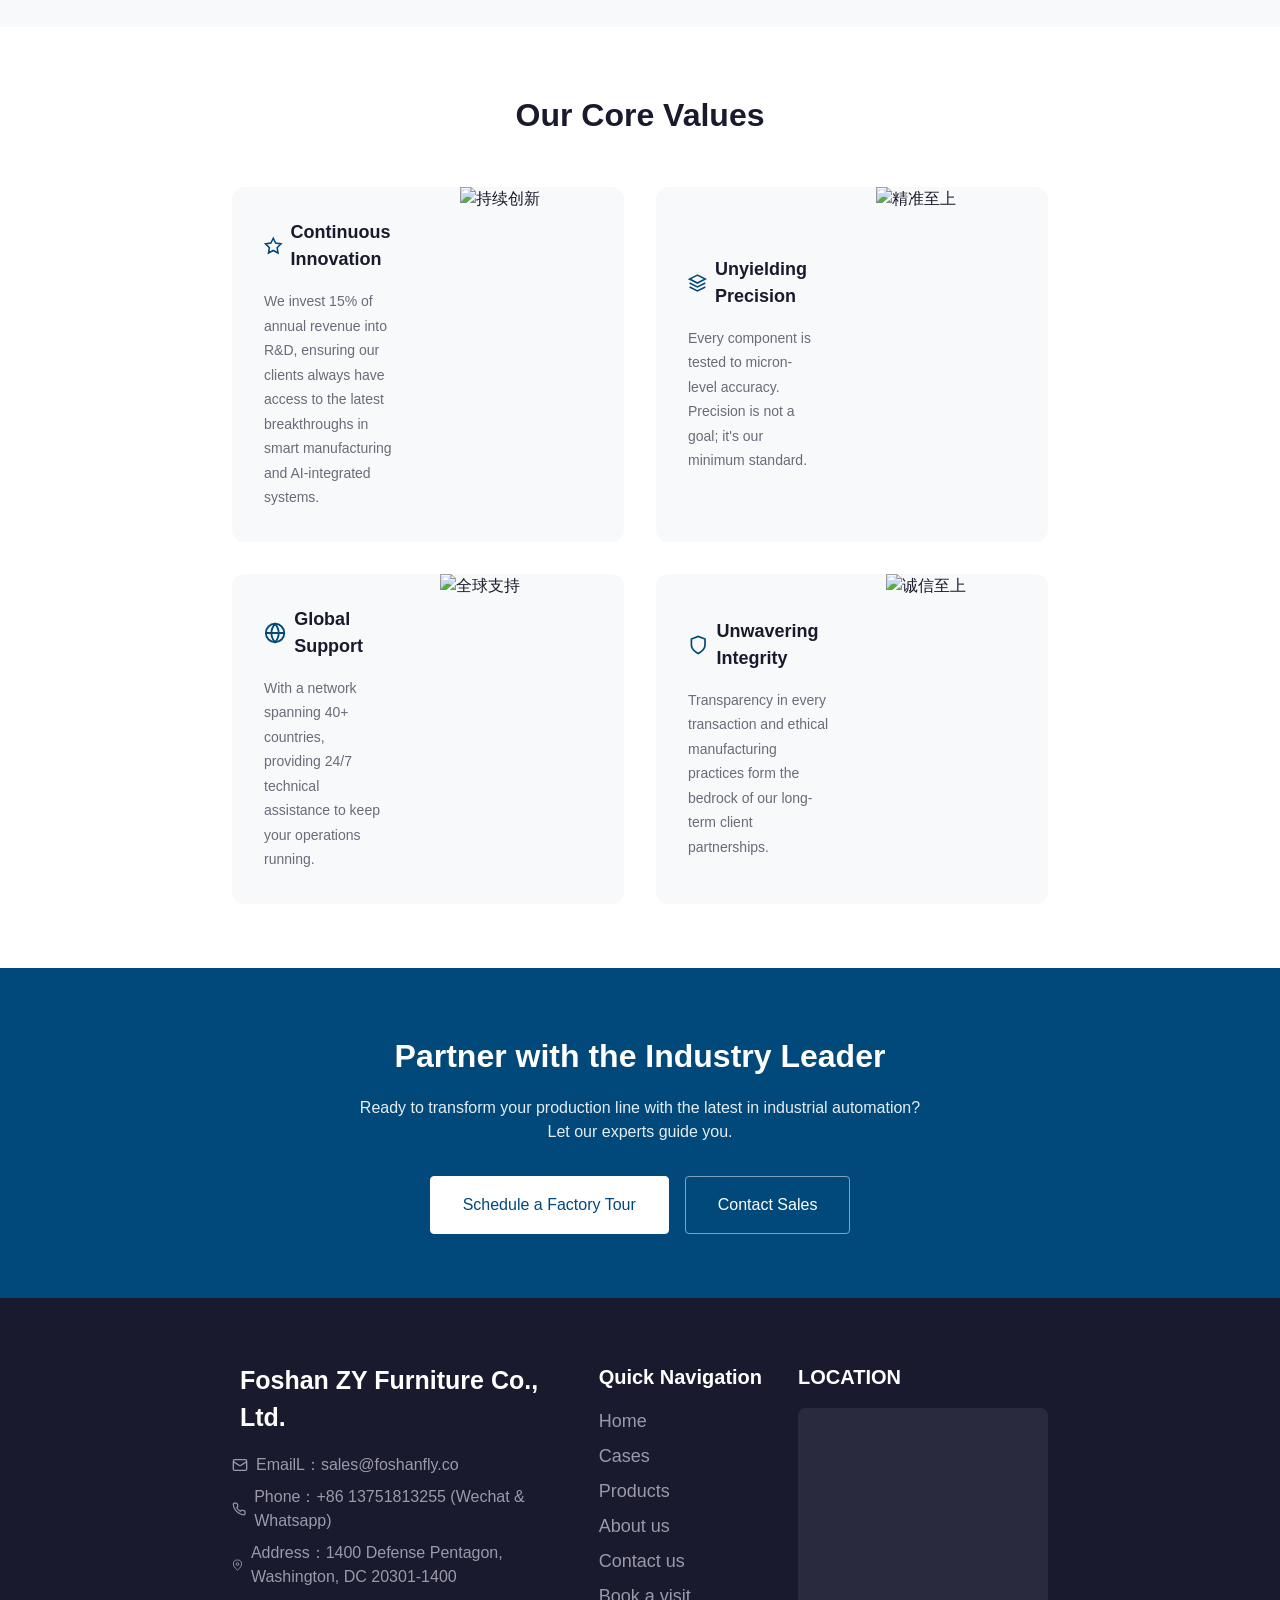
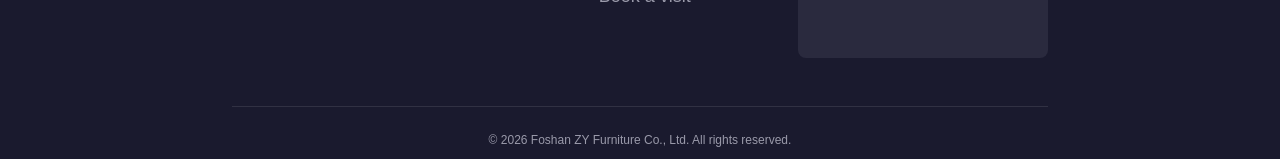
==== commit 2440b70c: "版本升级至1.2" ====
--- a/pages/about.html
+++ b/pages/about.html
@@ -323,7 +323,7 @@
                     <h4 class="footer-title">Quick Navigation</h4>
                     <nav class="footer-links">
                         <a href="../index.html">Home</a>
-                        <a href="./cases.html">Cases</a>
+                        <a href="./Projects.html">Cases</a>
                         <a href="./products.html">Products</a>
                         <a href="./about.html">About us</a>
                         <a href="./contact.html">Contact us</a>
--- a/css/common.css
+++ b/css/common.css
@@ -15,8 +15,8 @@
  */
 :root {
     /* 主色调 - 品牌蓝色 */
-    --primary-color: #1a5f9e;
-    --primary-dark: #124a7d;
+    --primary-color: #00497a;
+    --primary-dark: #003e68;
     --primary-light: #2d7ab8;
     
     /* 辅助色 */
@@ -172,9 +172,9 @@
 /* 容器 */
 .container {
     width: 100%;
-    max-width: var(--container-max);
+    max-width: 100%;
     margin: 0 auto;
-    padding: 0 var(--space-lg);
+    padding: 0 calc(20% - 24px);
 }
 
 .container-narrow {
@@ -501,16 +501,14 @@
     color: white;
     padding: var(--space-sm) 0;
     position: relative;
-
-    justify-content: center;
-    
+    justify-content: center;    
     /* font-weight: bold; */
 }
 
-.navbar-nav a:hover,
+/* .navbar-nav a:hover,
 .navbar-nav a.active {
     /* 鼠标滑过和选中时字体颜色不变 */
-}
+/* } */
 
 .navbar-nav a:hover::after,
 .navbar-nav a.active::after {
@@ -723,6 +721,13 @@
     }
 }
 
+/* 平板设备 (小于 992px) */
+@media (max-width: 991px) {
+    .container {
+        padding: 0 calc(10% - 12px);
+    }
+}
+
 /* 移动设备 (小于 768px) */
 @media (max-width: 767px) {
     :root {
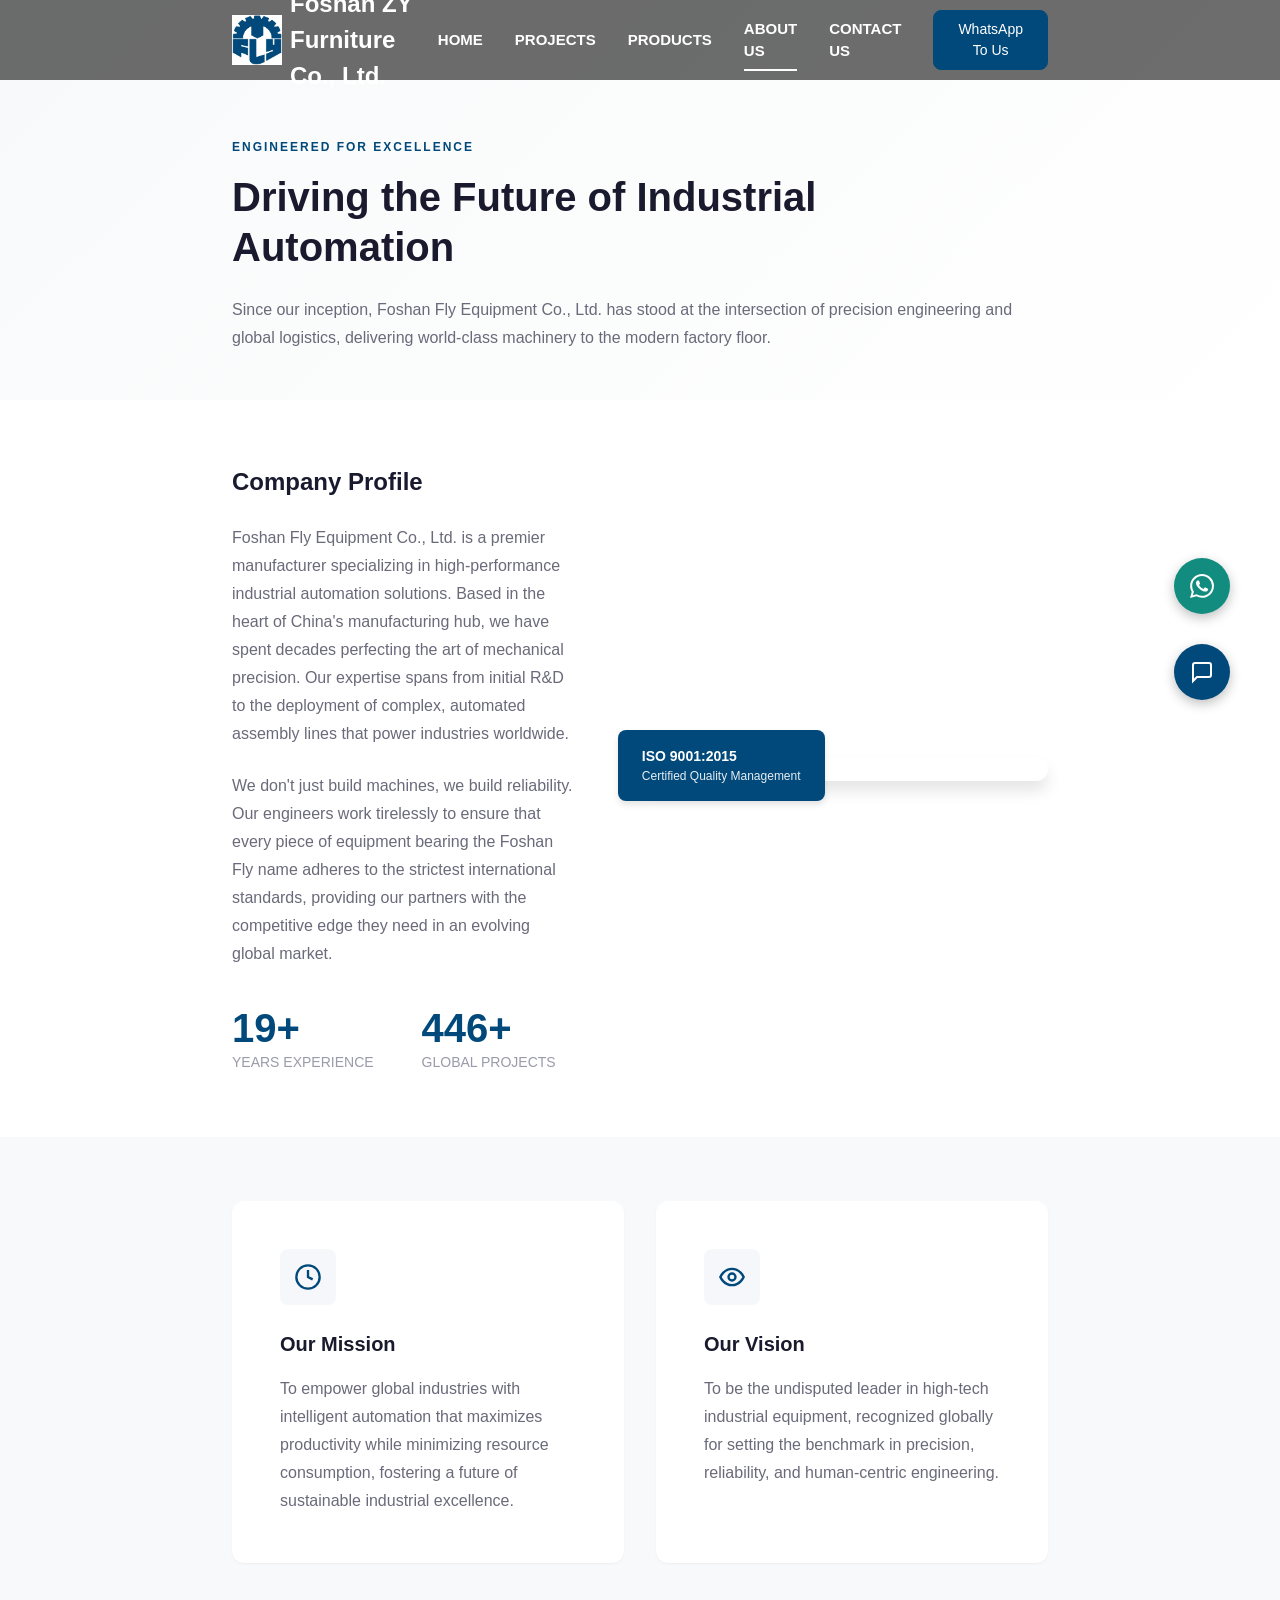
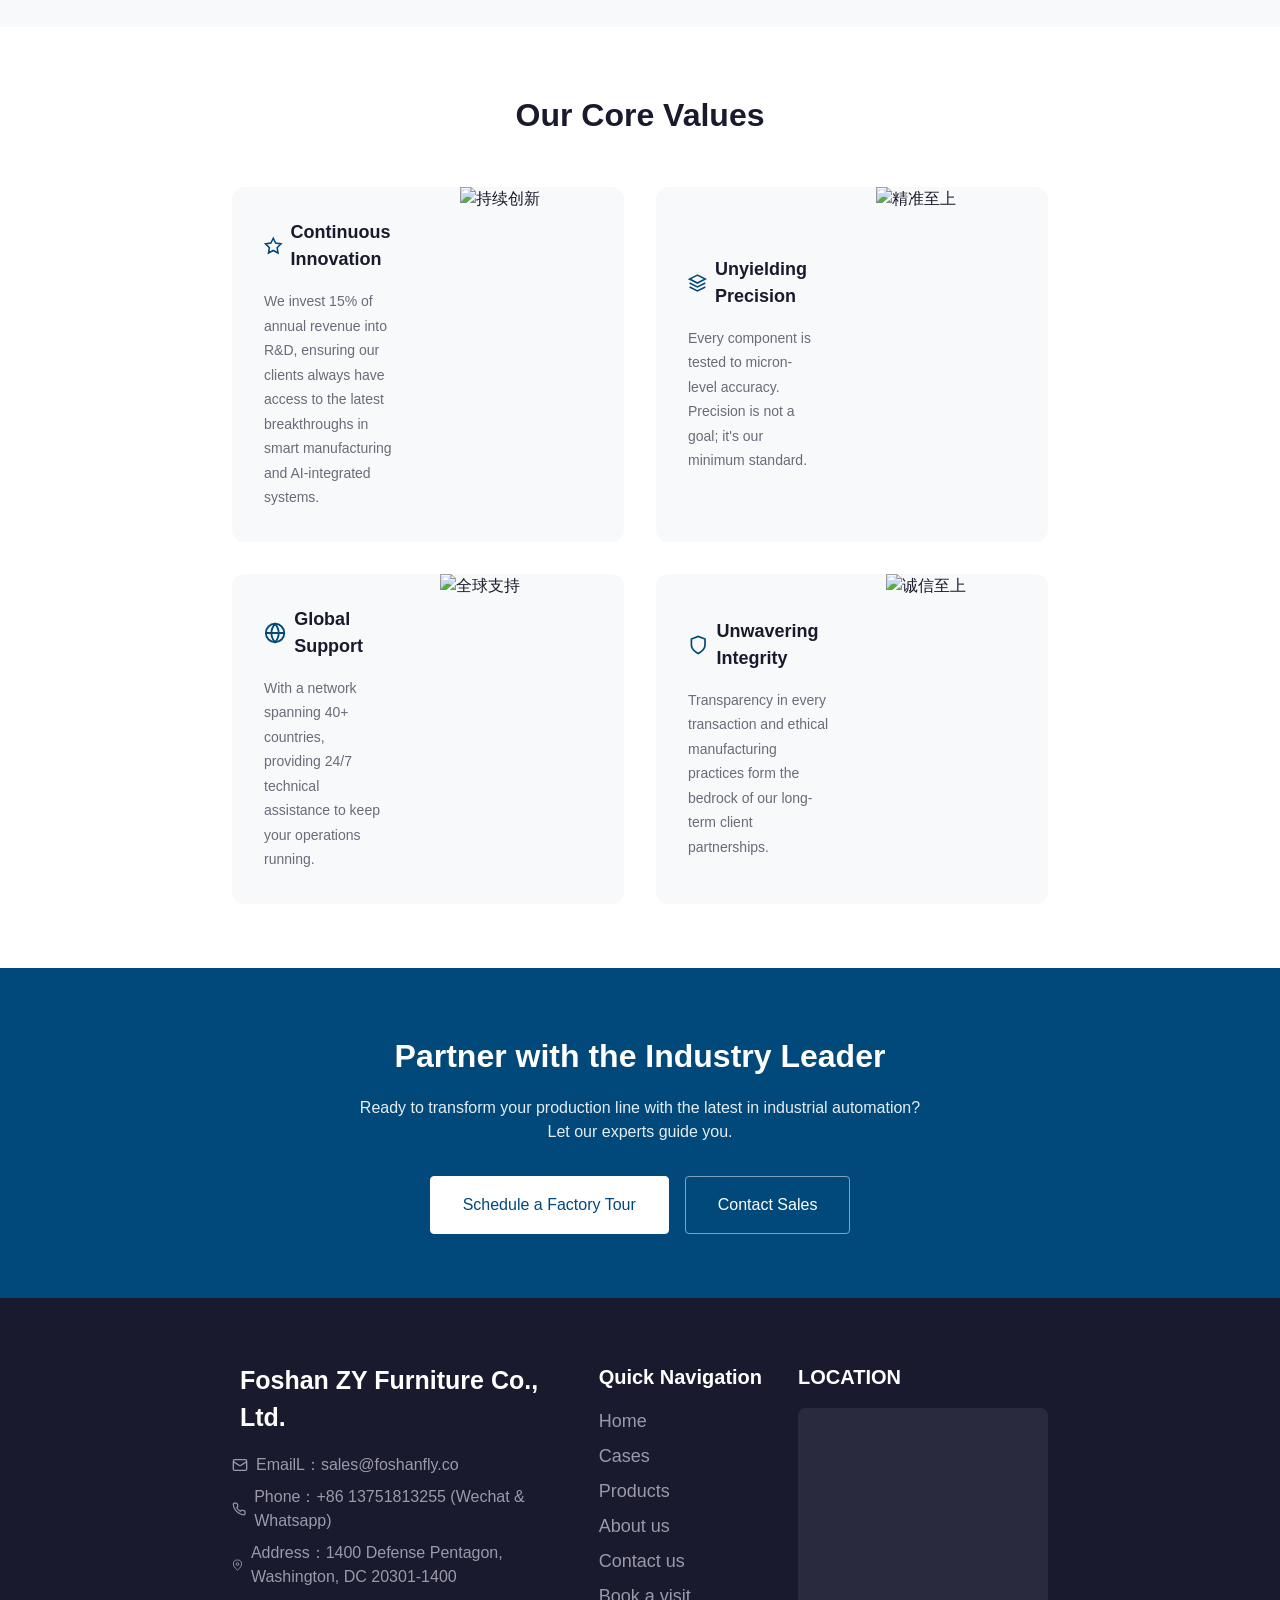
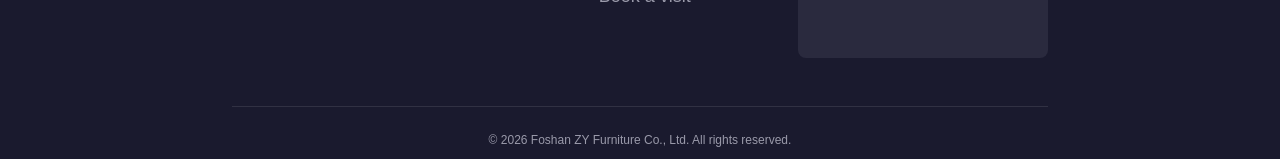
==== commit 90295c23: "增加悬浮按钮，版本升级到1.3" ====
--- a/pages/about.html
+++ b/pages/about.html
@@ -41,7 +41,7 @@
                 <a href="./products.html">PRODUCTS</a>
                 <a href="./about.html" class="active">ABOUT US</a>
                 <a href="./contact.html">CONTACT US</a>
-                <button class="btn btn-primary" onclick="toWhatsApp()">Whatsapp Us</button>
+                <button class="btn btn-primary" onclick="toWhatsApp()">WhatsApp To Us</button>
             </nav>
         </div>
     </header>
--- a/css/common.css
+++ b/css/common.css
@@ -896,16 +896,411 @@
 }
 
 /* 多行文字截断 */
-.line-clamp-2 {
-    display: -webkit-box;
-    -webkit-line-clamp: 2;
-    -webkit-box-orient: vertical;
-    overflow: hidden;
-}
-
 .line-clamp-3 {
     display: -webkit-box;
     -webkit-line-clamp: 3;
     -webkit-box-orient: vertical;
     overflow: hidden;
 }
+
+/* ============================================
+ * 11. 固定浮动按钮
+ * ============================================
+ */
+.floating-buttons {
+    position: fixed;
+    bottom: 200px;
+    right: 50px;
+    display: flex;
+    flex-direction: column;
+    gap: 30px;
+    z-index: 999;
+}
+
+.floating-btn {
+    width: 56px;
+    height: 56px;
+    border-radius: 50%;
+    display: flex;
+    align-items: center;
+    justify-content: center;
+    cursor: pointer;
+    border: none;
+    box-shadow: 0 4px 12px rgba(0, 0, 0, 0.25);
+    transition: all var(--transition-fast);
+}
+
+.floating-btn:hover {
+    transform: translateY(-4px);
+    box-shadow: 0 6px 16px rgba(0, 0, 0, 0.2);
+}
+
+.floating-btn svg {
+    width: 24px;
+    height: 24px;
+}
+
+.floating-btn-whatsapp {
+    background-color: #128c7e;
+    color: white;
+}
+
+.floating-btn-whatsapp:hover {
+    background-color: #0b5c52;
+}
+
+.floating-btn-form {
+    background-color: var(--primary-color);
+    color: white;
+}
+
+.floating-btn-form:hover {
+    background-color: var(--primary-dark);
+}
+
+/* 移动端适配 */
+@media (max-width: 767px) {
+    .floating-buttons {
+        bottom: 16px;
+        right: 16px;
+    }
+
+    .floating-btn {
+        width: 48px;
+        height: 48px;
+    }
+
+    .floating-btn svg {
+        width: 20px;
+        height: 20px;
+    }
+}
+
+/* 浮动按钮提示 */
+.floating-btn-wrapper {
+    position: relative;
+}
+
+.floating-btn-tooltip {
+    position: absolute;
+    right: calc(100% + 12px);
+    top: 50%;
+    transform: translateY(-50%);
+    background-color: var(--text-dark);
+    color: white;
+    padding: 8px 12px;
+    border-radius: 6px;
+    font-size: 13px;
+    white-space: nowrap;
+    opacity: 0;
+    visibility: hidden;
+    transition: all var(--transition-fast);
+    pointer-events: none;
+    box-shadow: 0 2px 8px rgba(0, 0, 0, 0.15);
+}
+
+.floating-btn-tooltip::after {
+    content: '';
+    position: absolute;
+    right: -6px;
+    top: 50%;
+    transform: translateY(-50%);
+    border: 6px solid transparent;
+    border-left-color: var(--text-dark);
+}
+
+.floating-btn-wrapper:hover .floating-btn-tooltip {
+    opacity: 1;
+    visibility: visible;
+}
+
+/* ============================================
+ * 12. 弹窗样式
+ * ============================================
+ */
+.modal-overlay {
+    position: fixed;
+    inset: 0;
+    background-color: rgba(0, 0, 0, 0.7);
+    display: flex;
+    align-items: center;
+    justify-content: center;
+    z-index: 1000;
+    opacity: 0;
+    visibility: hidden;
+    transition: opacity var(--transition-normal), visibility var(--transition-normal);
+}
+
+.modal-overlay.active {
+    opacity: 1;
+    visibility: visible;
+}
+
+.modal-overlay.active .modal-container {
+    transform: scale(1) translateY(0);
+    opacity: 1;
+}
+
+.modal-container {
+    position: relative;
+    width: 90%;
+    max-width: 1000px;
+    max-height: 90vh;
+    background-color: var(--bg-white);
+    border-radius: var(--radius-lg);
+    overflow: hidden;
+    transform: scale(0.95) translateY(20px);
+    opacity: 0;
+    transition: transform var(--transition-normal), opacity var(--transition-normal);
+}
+
+.modal-close {
+    position: absolute;
+    top: var(--space-lg);
+    right: var(--space-lg);
+    width: 40px;
+    height: 40px;
+    display: flex;
+    align-items: center;
+    justify-content: center;
+    background-color: rgba(0, 0, 0, 0.1);
+    border: none;
+    border-radius: 50%;
+    color: var(--text-dark);
+    cursor: pointer;
+    z-index: 10;
+    transition: background-color var(--transition-fast);
+}
+
+.modal-close:hover {
+    background-color: rgba(0, 0, 0, 0.2);
+}
+
+.modal-close svg {
+    width: 18px;
+    height: 18px;
+}
+
+.modal-content {
+    display: grid;
+    grid-template-columns: 1fr 1fr;
+    gap: 0;
+}
+
+/* 左侧信息区域 */
+.modal-left {
+    background: linear-gradient(135deg, #0f172a 0%, #1e293b 100%);
+    padding: var(--space-3xl);
+    color: var(--bg-white);
+    display: flex;
+    flex-direction: column;
+}
+
+.modal-brand {
+    display: flex;
+    align-items: center;
+    gap: var(--space-sm);
+    margin-bottom: var(--space-2xl);
+}
+
+.modal-brand img {
+    width: 48px;
+    height: 48px;
+}
+
+.modal-brand span {
+    font-size: var(--text-lg);
+    font-weight: 600;
+}
+
+.modal-title {
+    font-size: var(--text-2xl);
+    font-weight: 700;
+    margin-bottom: var(--space-lg);
+    line-height: var(--leading-tight);
+}
+
+.modal-description {
+    font-size: var(--text-sm);
+    line-height: var(--leading-relaxed);
+    opacity: 0.9;
+    margin-bottom: var(--space-md);
+}
+
+.modal-contact-info {
+    margin-top: auto;
+}
+
+.modal-whatsapp-btn {
+    display: inline-flex;
+    align-items: center;
+    gap: var(--space-sm);
+    padding: var(--space-md) var(--space-lg);
+    background-color: #128c7e;
+    color: white;
+    border: none;
+    border-radius: var(--radius-sm);
+    font-size: var(--text-sm);
+    font-weight: 600;
+    cursor: pointer;
+    margin-bottom: var(--space-xl);
+    transition: background-color var(--transition-fast);
+}
+
+.modal-whatsapp-btn:hover {
+    background-color: #0b5c52;
+}
+
+.modal-whatsapp-btn svg {
+    width: 18px;
+    height: 18px;
+}
+
+.modal-contact-list {
+    display: flex;
+    flex-direction: column;
+    gap: var(--space-md);
+}
+
+.modal-contact-item {
+    display: flex;
+    align-items: center;
+    gap: var(--space-sm);
+    font-size: var(--text-sm);
+    opacity: 0.8;
+}
+
+.modal-contact-item svg {
+    width: 16px;
+    height: 16px;
+    color: var(--primary-color);
+}
+
+/* 右侧表单区域 */
+.modal-right {
+    padding: var(--space-3xl);
+    background-color: var(--bg-white);
+}
+
+.modal-form {
+    display: flex;
+    flex-direction: column;
+    gap: var(--space-lg);
+}
+
+.modal-form .form-row {
+    display: grid;
+    grid-template-columns: 1fr 1fr;
+    gap: var(--space-md);
+}
+
+.modal-form .form-group {
+    position: relative;
+}
+
+.modal-form .form-input {
+    width: 100%;
+    padding: var(--space-md) var(--space-md) var(--space-md) calc(var(--space-md) + 32px);
+    font-size: var(--text-sm);
+    border: none;
+    border-bottom: 2px solid #e2e8f0;
+    border-radius: 0;
+    background-color: transparent;
+    transition: border-color var(--transition-fast);
+}
+
+.modal-form .form-input:focus {
+    outline: none;
+    border-color: var(--primary-color);
+    box-shadow: none;
+}
+
+.modal-form .form-input::placeholder {
+    color: var(--text-muted);
+}
+
+.modal-form .input-icon {
+    position: absolute;
+    left: 0;
+    top: 50%;
+    transform: translateY(-50%);
+    color: var(--text-muted);
+}
+
+.modal-form .input-icon svg {
+    width: 18px;
+    height: 18px;
+}
+
+.modal-form .form-textarea {
+    width: 100%;
+    padding: var(--space-md);
+    font-size: var(--text-sm);
+    border: 2px solid #e2e8f0;
+    border-radius: var(--radius-sm);
+    background-color: transparent;
+    resize: vertical;
+    min-height: 200px;
+    font-family: inherit;
+    transition: border-color var(--transition-fast);
+}
+
+.modal-form .form-textarea:focus {
+    outline: none;
+    border-color: var(--primary-color);
+}
+
+.modal-form .form-textarea::placeholder {
+    color: var(--text-muted);
+}
+
+.modal-submit-btn {
+    display: flex;
+    align-items: center;
+    justify-content: center;
+    gap: var(--space-sm);
+    padding: var(--space-md) var(--space-xl);
+    background-color: var(--primary-color);
+    color: var(--bg-white);
+    border: none;
+    border-radius: var(--radius-sm);
+    font-size: var(--text-base);
+    font-weight: 600;
+    cursor: pointer;
+    transition: background-color var(--transition-fast);
+}
+
+.modal-submit-btn:hover {
+    background-color: var(--primary-dark);
+}
+
+.modal-submit-btn svg {
+    width: 18px;
+    height: 18px;
+}
+
+/* 弹窗响应式设计 */
+@media (max-width: 767px) {
+    .modal-content {
+        grid-template-columns: 1fr;
+    }
+
+    .modal-left {
+        padding: var(--space-xl);
+    }
+
+    .modal-right {
+        padding: var(--space-xl);
+    }
+
+    .modal-title {
+        font-size: var(--text-xl);
+    }
+}
+
+.line-clamp-3 {
+    display: -webkit-box;
+    -webkit-line-clamp: 3;
+    -webkit-box-orient: vertical;
+    overflow: hidden;
+}
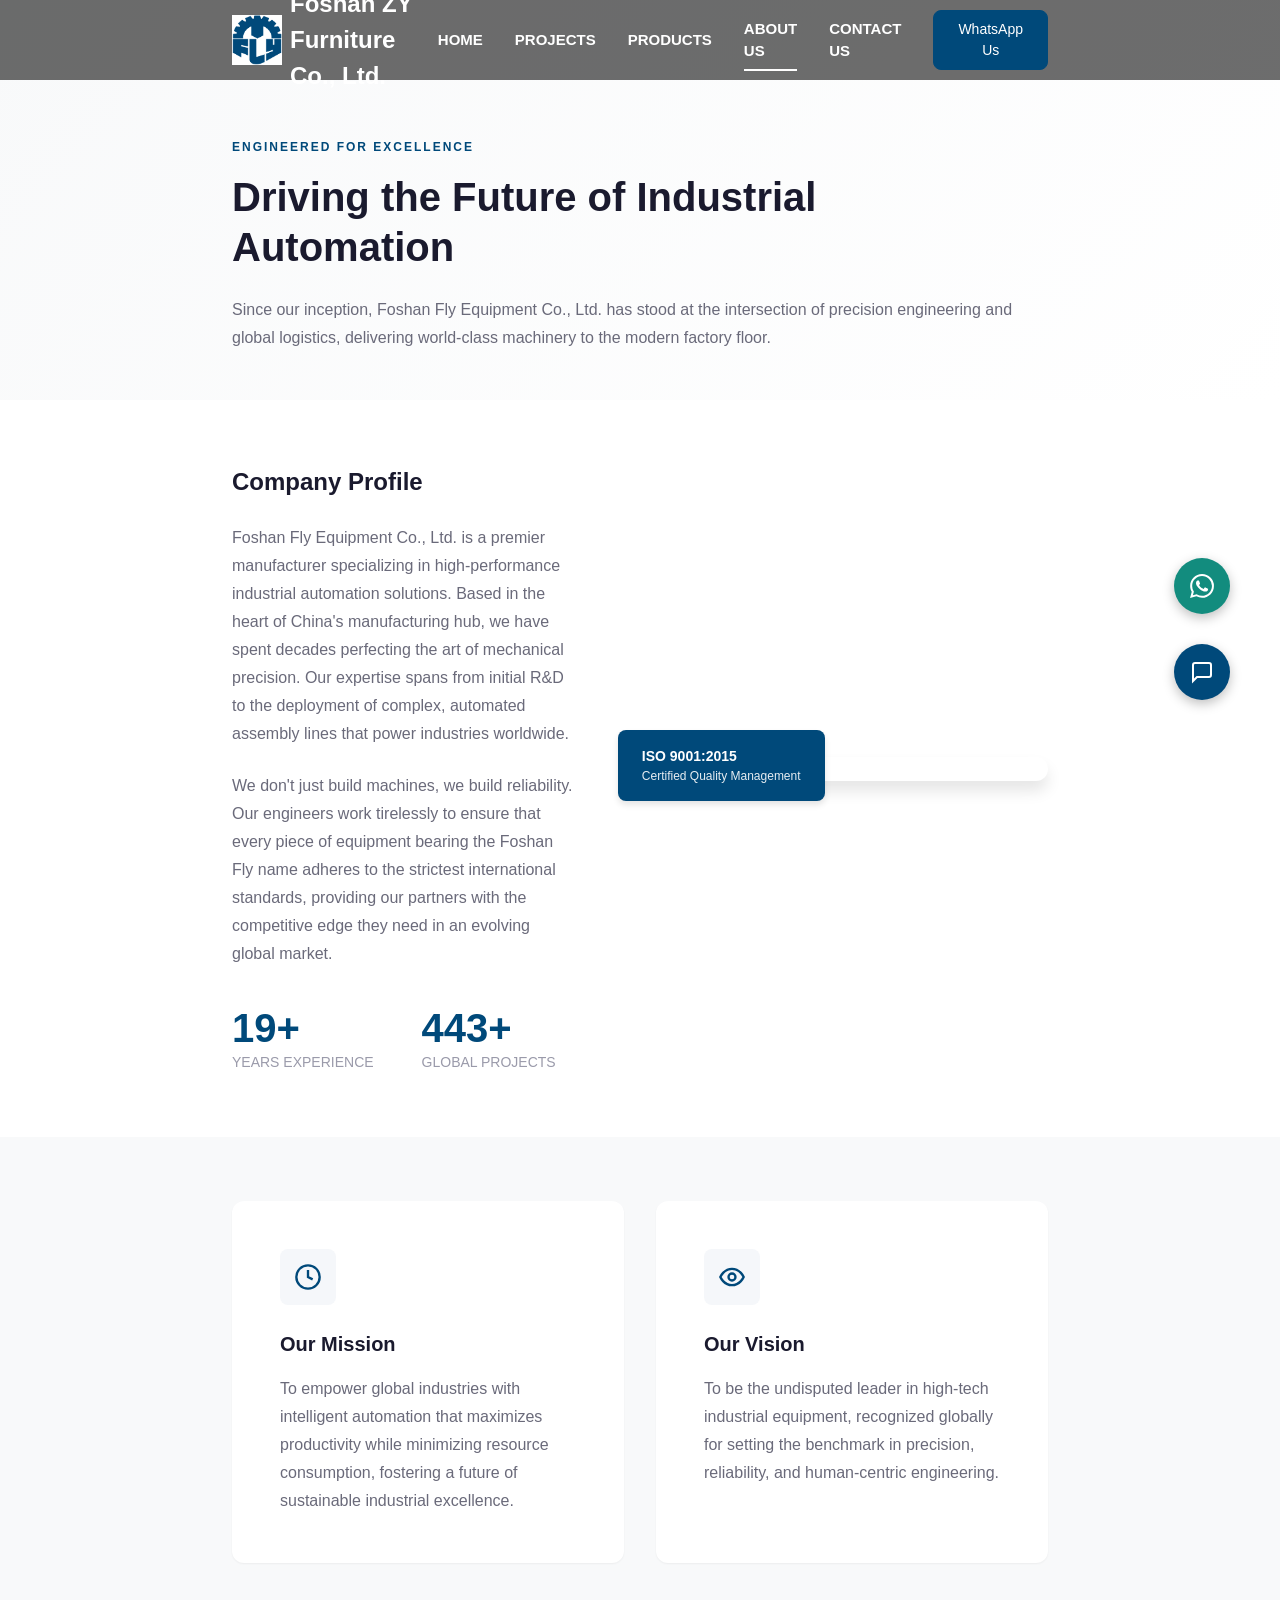
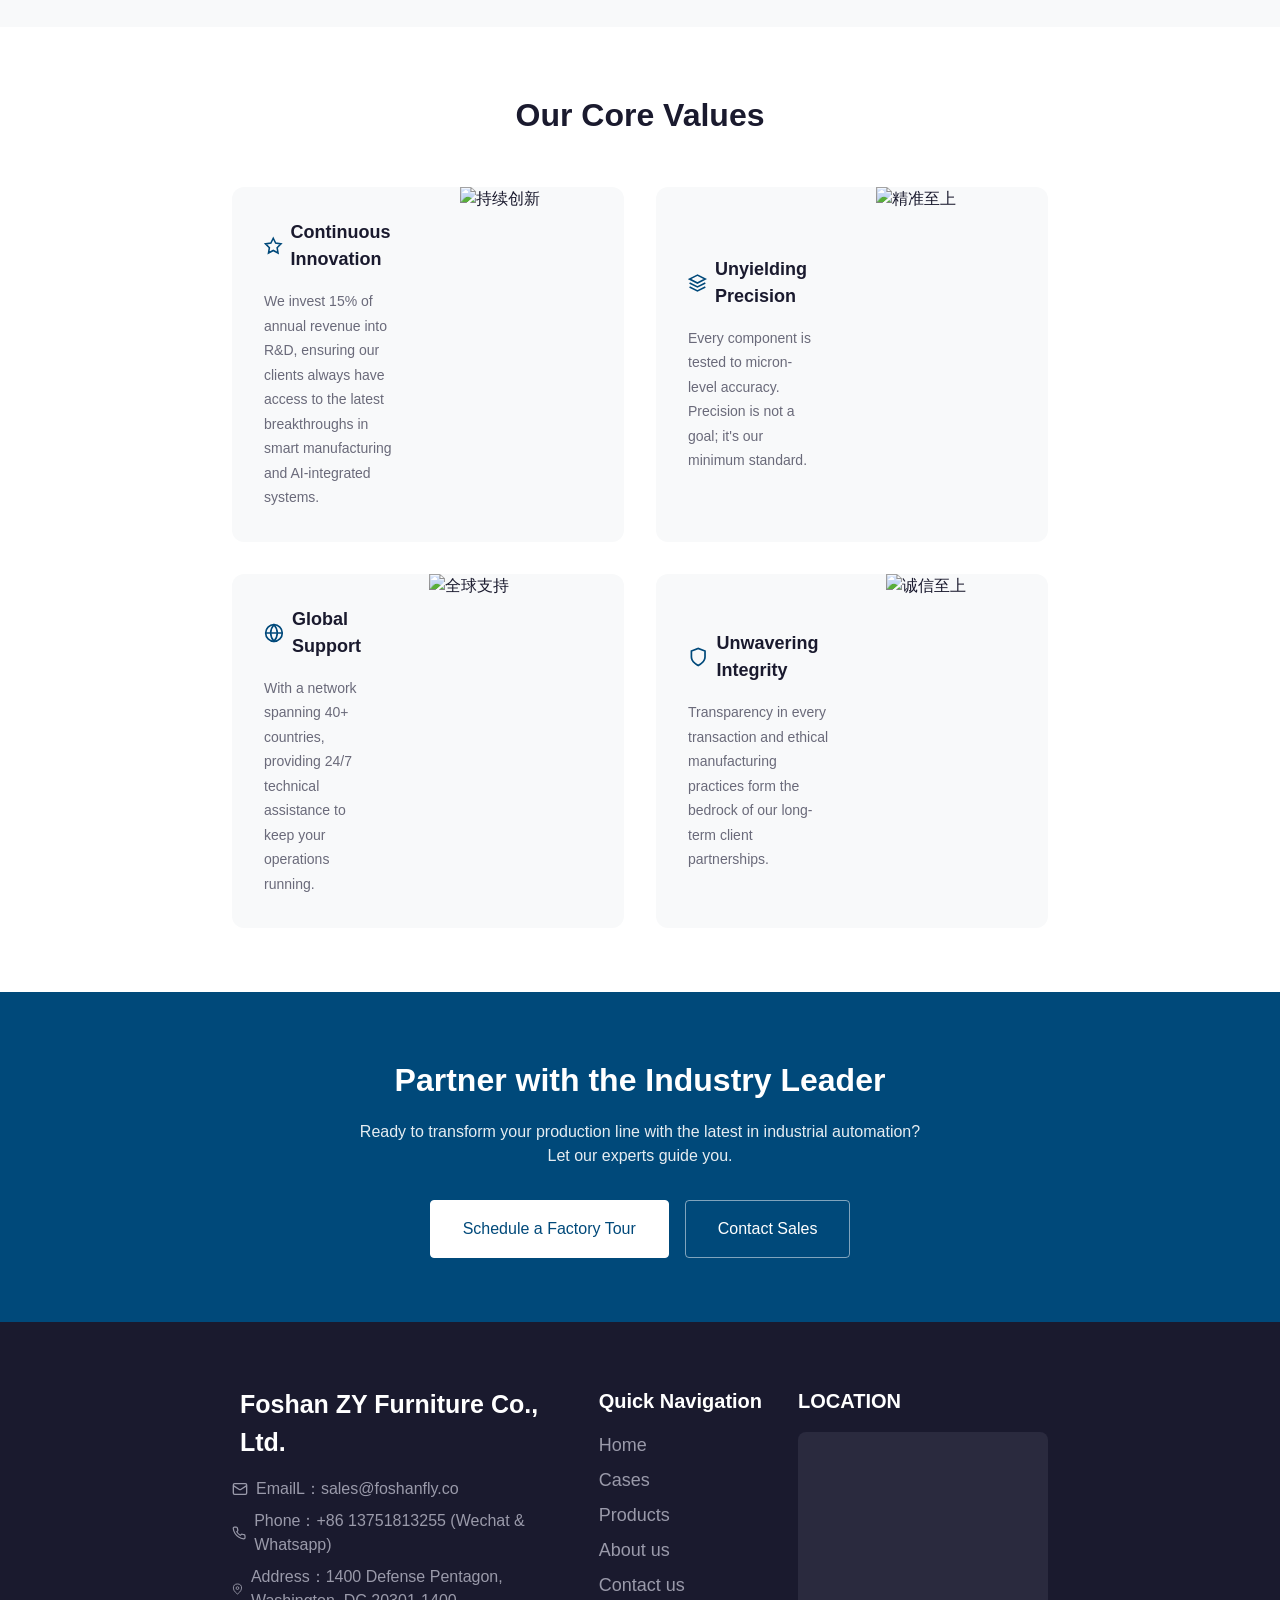
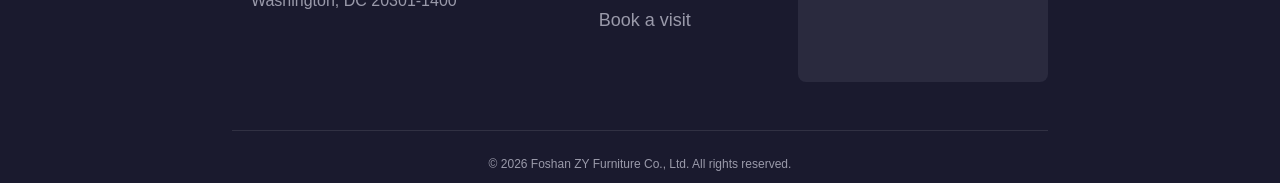
==== commit a5d4c10d: "新增内容" ====
--- a/pages/about.html
+++ b/pages/about.html
@@ -25,7 +25,7 @@
                     <rect width="40" height="40" rx="4" fill="#1a5f9e"/>
                     <path d="M10 20L20 10L30 20L20 30L10 20Z" fill="white"/>
                 </svg> -->
-                <img src="../static/images/logo1.png" width="40" height="40" alt="Foshan ZY Furniture Logo"/>
+                <img src="../static/images/index/logo1.png" width="40" height="40" alt="Foshan ZY Furniture Logo"/>
                 <span>Foshan ZY Furniture Co., Ltd.</span>
             </a>
             
@@ -41,7 +41,7 @@
                 <a href="./products.html">PRODUCTS</a>
                 <a href="./about.html" class="active">ABOUT US</a>
                 <a href="./contact.html">CONTACT US</a>
-                <button class="btn btn-primary" onclick="toWhatsApp()">WhatsApp To Us</button>
+                <button class="btn btn-primary" onclick="toWhatsApp()">WhatsApp Us</button>
             </nav>
         </div>
     </header>
--- a/css/common.css
+++ b/css/common.css
@@ -368,6 +368,7 @@
 .btn-outline:hover {
     background-color: var(--primary-color);
     color: var(--bg-white);
+    border: 1px solid var(--primary-color);
 }
 
 .btn-white {
@@ -1171,9 +1172,10 @@
 }
 
 .modal-contact-item svg {
-    width: 16px;
-    height: 16px;
+    width: 18px;
+    height: 18px;
     color: var(--primary-color);
+    flex-shrink: 0;
 }
 
 /* 右侧表单区域 */
--- a/css/about.css
+++ b/css/about.css
@@ -266,7 +266,9 @@
     width: 100%;
     height: 100%;
     min-height: 200px;
+    aspect-ratio: 16 / 10;
     object-fit: cover;
+    display: block;
 }
 
 /* ============================================
@@ -362,7 +364,8 @@
     }
     
     .cv-card-image {
-        min-height: 150px;
+        min-height: 200px;
+        aspect-ratio: 16 / 10;
         order: -1;
     }
     
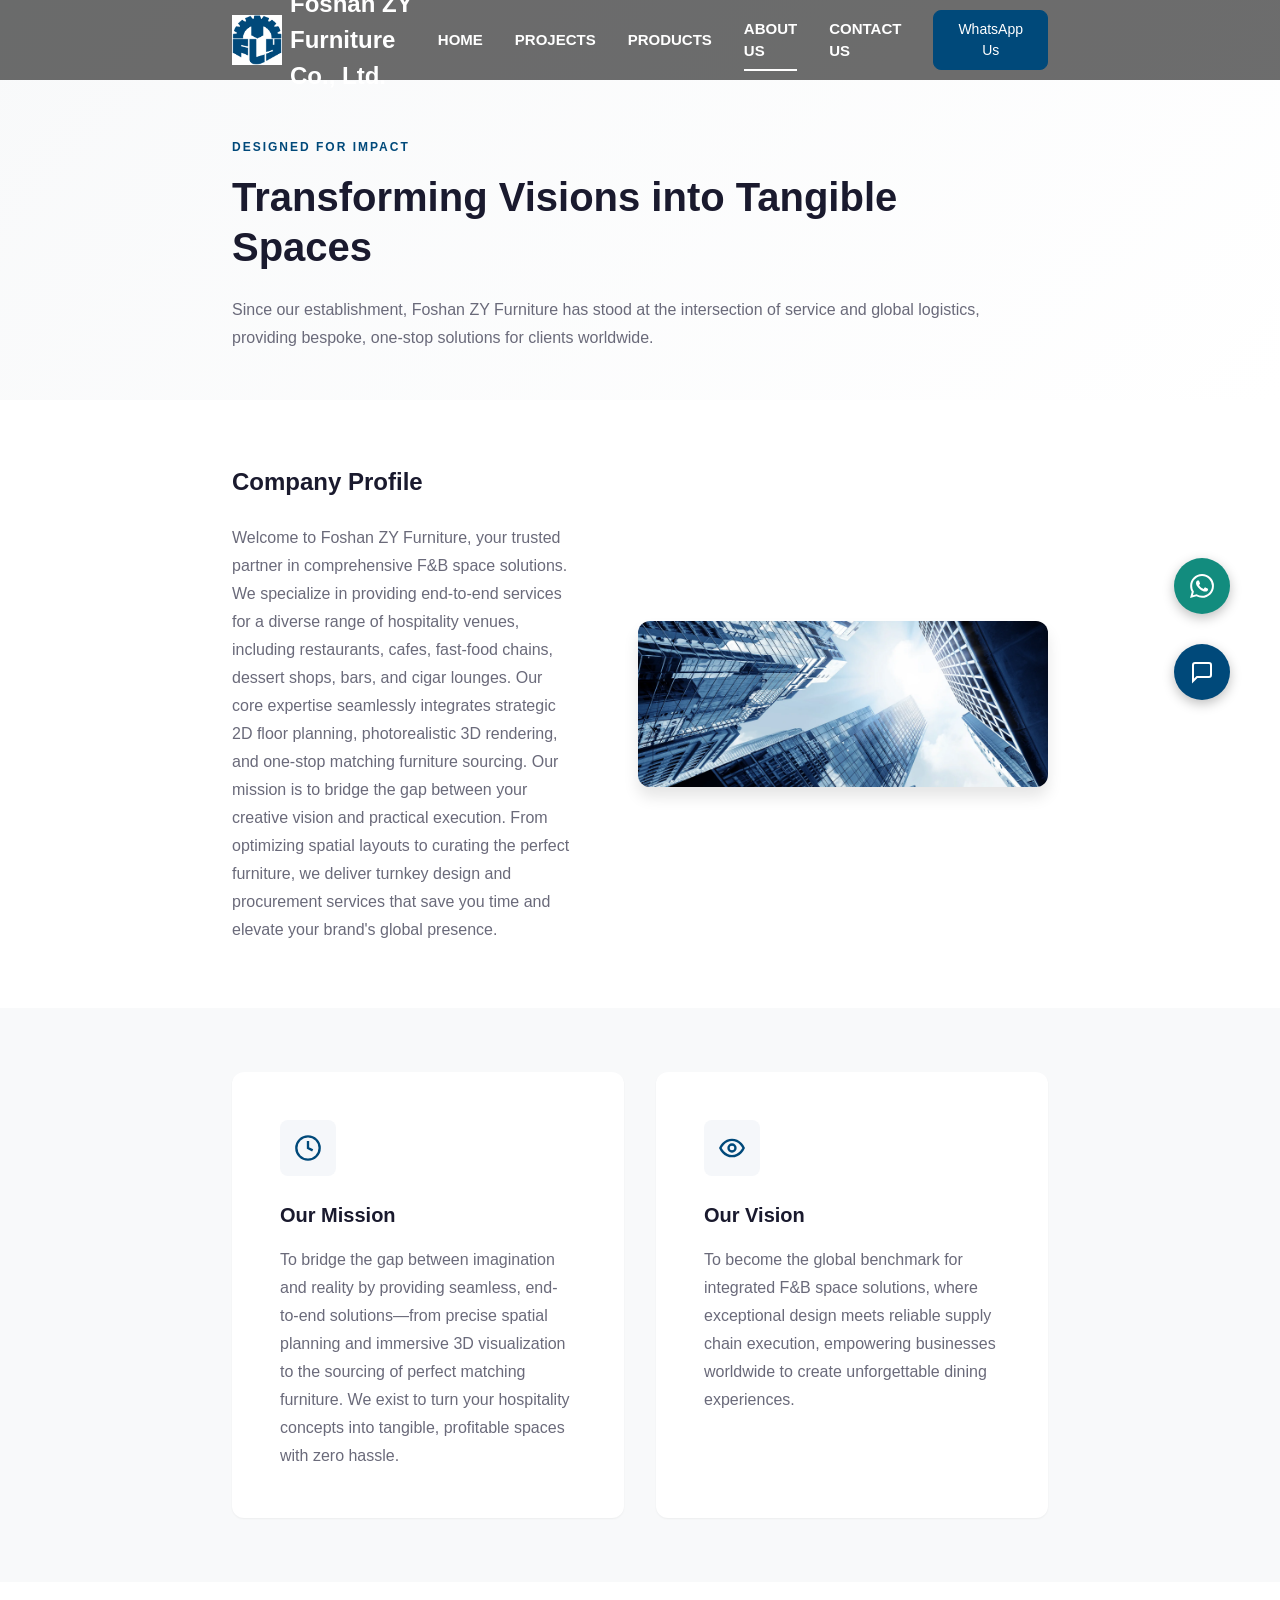
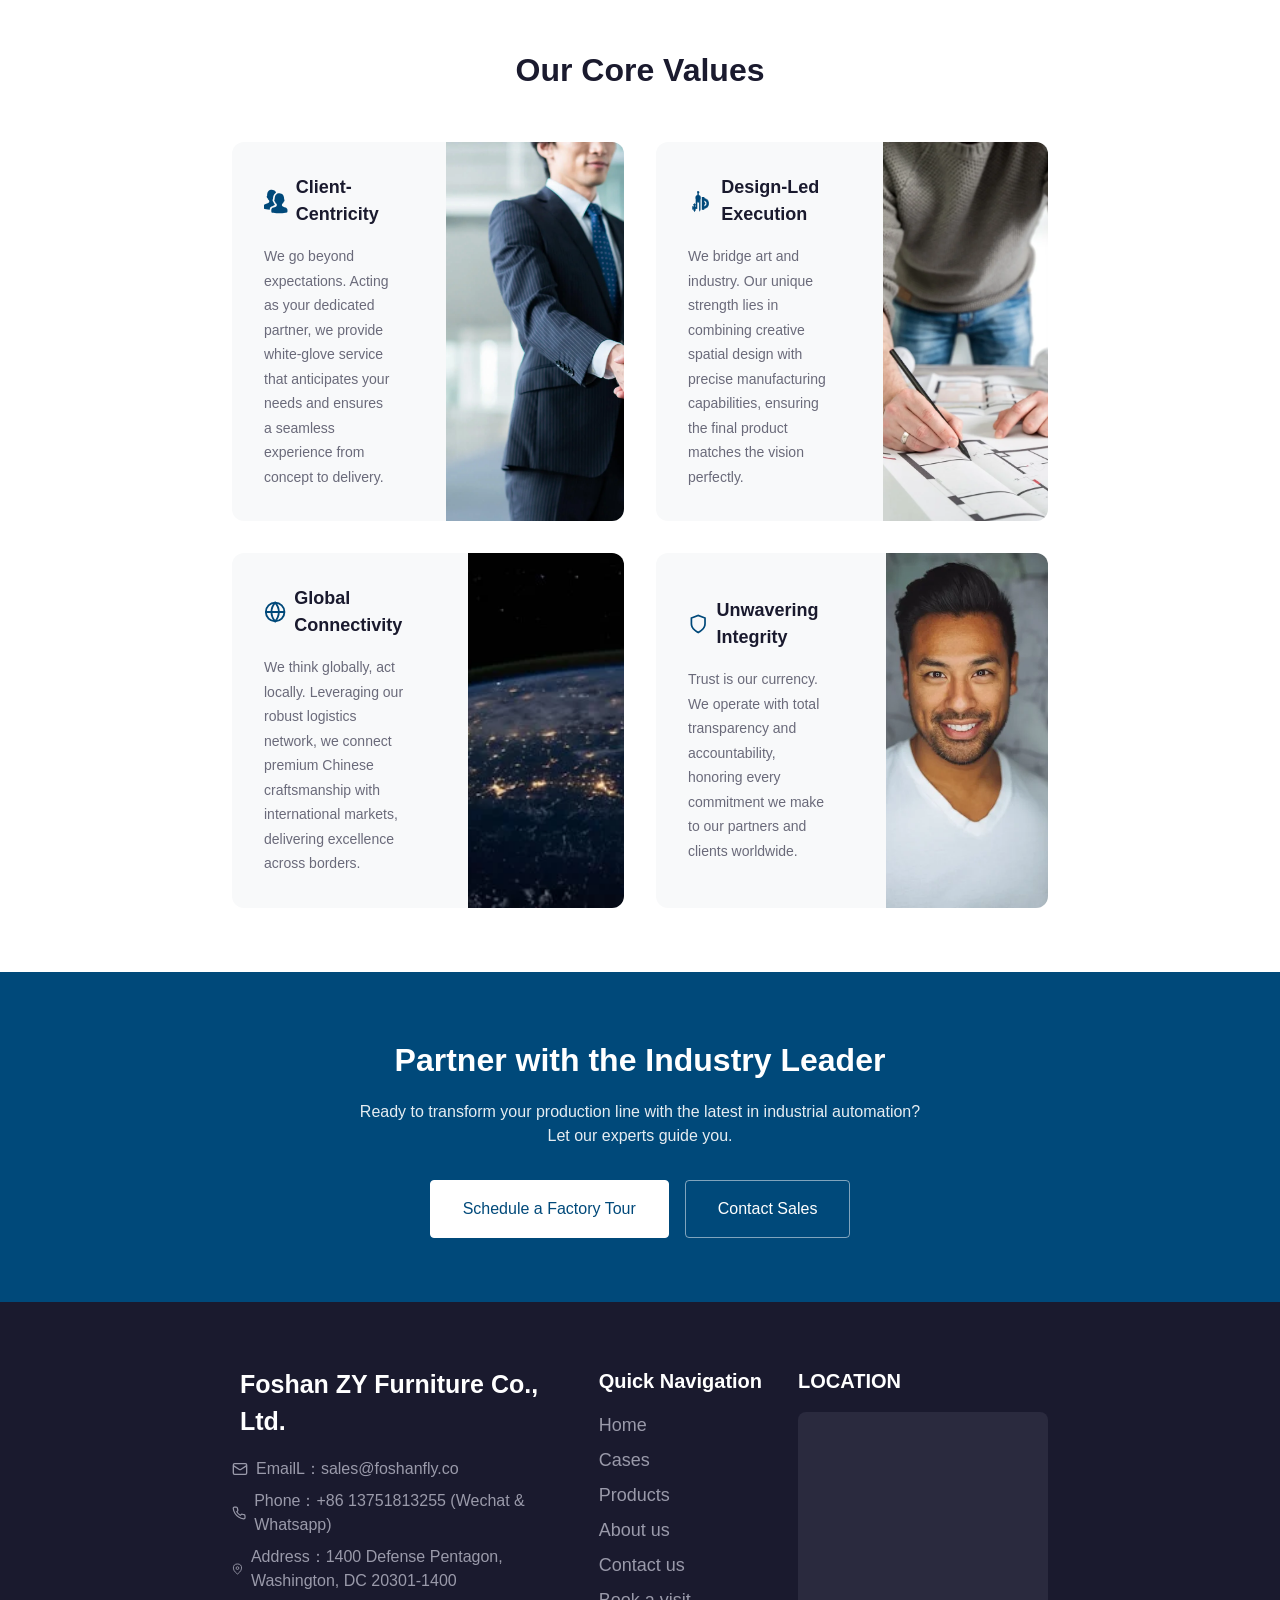
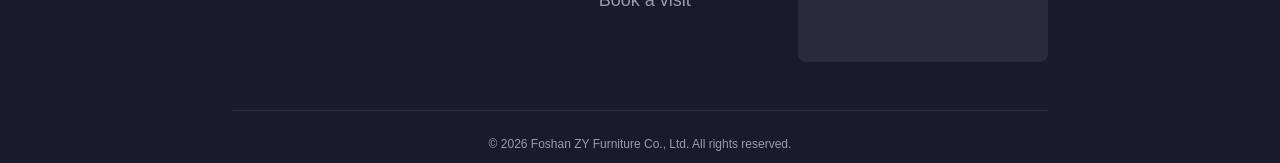
==== commit f65105d0: "更改内容，图片修改为wepb格式" ====
--- a/pages/about.html
+++ b/pages/about.html
@@ -56,10 +56,10 @@
         <section class="page-header">
             <div class="container">
                 <div class="page-header-content">
-                    <span class="page-header-badge">Engineered for Excellence</span>
-                    <h1 class="page-header-title">Driving the Future of Industrial Automation</h1>
+                    <span class="page-header-badge">DESIGNED FOR IMPACT</span>
+                    <h1 class="page-header-title">Transforming Visions into Tangible Spaces</h1>
                     <p class="page-header-desc">
-                        Since our inception, Foshan Fly Equipment Co., Ltd. has stood at the intersection of precision engineering and global logistics, delivering world-class machinery to the modern factory floor.
+                        Since our establishment, Foshan ZY Furniture has stood at the intersection of service and global logistics, providing bespoke, one-stop solutions for clients worldwide.
                     </p>
                 </div>
             </div>
@@ -74,34 +74,15 @@
                     <div class="profile-content">
                         <h2 class="profile-title">Company Profile</h2>
                         <p class="profile-text">
-                            Foshan Fly Equipment Co., Ltd. is a premier manufacturer specializing in high-performance industrial automation solutions. Based in the heart of China's manufacturing hub, we have spent decades perfecting the art of mechanical precision. Our expertise spans from initial R&D to the deployment of complex, automated assembly lines that power industries worldwide.
+                            Welcome to Foshan ZY Furniture, your trusted partner in comprehensive F&B space solutions. We specialize in providing end-to-end services for a diverse range of hospitality venues, including restaurants, cafes, fast-food chains, dessert shops, bars, and cigar lounges. Our core expertise seamlessly integrates strategic 2D floor planning, photorealistic 3D rendering, and one-stop matching furniture sourcing. Our mission is to bridge the gap between your creative vision and practical execution. From optimizing spatial layouts to curating the perfect furniture, we deliver turnkey design and procurement services that save you time and elevate your brand's global presence.
                         </p>
-                        <p class="profile-text">
-                            We don't just build machines, we build reliability. Our engineers work tirelessly to ensure that every piece of equipment bearing the Foshan Fly name adheres to the strictest international standards, providing our partners with the competitive edge they need in an evolving global market.
-                        </p>
-                        
-                        <!-- 统计数据 -->
-                        <div class="profile-stats">
-                            <div class="stat-item">
-                                <span class="stat-number">20+</span>
-                                <span class="stat-label">YEARS EXPERIENCE</span>
-                            </div>
-                            <div class="stat-item">
-                                <span class="stat-number">450+</span>
-                                <span class="stat-label">GLOBAL PROJECTS</span>
-                            </div>
-                        </div>
                     </div>
                     
                     <div class="profile-image-wrapper">
-                        <img src="https://images.unsplash.com/photo-1565043666747-69f6646db940?w=800" 
-                             alt="公司工厂" 
+                        <img src="../static/images/about/Company Profile.webp" 
+                             alt="Company Profile" 
                              class="profile-image"
                              loading="lazy">
-                        <div class="profile-certification">
-                            <div class="cert-title">ISO 9001:2015</div>
-                            <div class="cert-text">Certified Quality Management</div>
-                        </div>
                     </div>
                 </div>
             </div>
@@ -123,7 +104,7 @@
                         </div>
                         <h3 class="mv-card-title">Our Mission</h3>
                         <p class="mv-card-text">
-                            To empower global industries with intelligent automation that maximizes productivity while minimizing resource consumption, fostering a future of sustainable industrial excellence.
+                            To bridge the gap between imagination and reality by providing seamless, end-to-end solutions—from precise spatial planning and immersive 3D visualization to the sourcing of perfect matching furniture. We exist to turn your hospitality concepts into tangible, profitable spaces with zero hassle.
                         </p>
                     </div>
                     
@@ -137,7 +118,7 @@
                         </div>
                         <h3 class="mv-card-title">Our Vision</h3>
                         <p class="mv-card-text">
-                            To be the undisputed leader in high-tech industrial equipment, recognized globally for setting the benchmark in precision, reliability, and human-centric engineering.
+                            To become the global benchmark for integrated F&B space solutions, where exceptional design meets reliable supply chain execution, empowering businesses worldwide to create unforgettable dining experiences.
                         </p>
                     </div>
                 </div>
@@ -154,47 +135,80 @@
                 </header>
                 
                 <div class="cv-grid">
-                    <!-- 持续创新 -->
+                    <!-- Client-Centricity -->
                     <div class="cv-card" data-animate>
                         <div class="cv-card-content">
                             <div class="cv-card-header">
-                                <svg class="cv-card-icon" viewBox="0 0 24 24" fill="none" stroke="currentColor" stroke-width="2">
+                                <!-- <svg class="cv-card-icon" viewBox="0 0 24 24" fill="none" stroke="currentColor" stroke-width="2">
                                     <polygon points="12 2 15.09 8.26 22 9.27 17 14.14 18.18 21.02 12 17.77 5.82 21.02 7 14.14 2 9.27 8.91 8.26 12 2"/>
-                                </svg>
-                                <h4 class="cv-card-title">Continuous Innovation</h4>
+                                </svg> -->
+                                <svg t="1781055670240" class="icon" viewBox="0 0 1024 1024" version="1.1" p-id="6065" width="35" height="35">
+                                    <path d="M463.659089 647.857426q-2.027723 11.152475-5.069307 17.235644t-14.194059 13.180198q-26.360396 16.221782-56.776238 26.360396t-58.29703 22.30495-48.665347 31.936634-25.853465 56.269307q-2.027723 11.152475-2.534653 21.79802t-1.520792 19.770297q-1.013861 2.027723-2.027723 3.548515t-2.027723 3.548515q-39.540594-3.041584-80.09505-7.09703t-74.518812-9.124752-57.283168-10.138614-29.40198-10.138614q-9.124752-7.09703-13.687129-42.582178t3.548515-92.261386q5.069307-31.429703 25.853465-48.158416t49.172277-26.360396 58.29703-17.742574 53.227723-22.30495q18.249505-12.166337 27.881188-22.30495t13.687129-20.784158 4.055446-21.79802-1.013861-24.332673q-2.027723-20.277228-13.687129-31.936634t-25.853465-23.825743q-8.110891-5.069307-13.687129-16.221782t-9.631683-22.30495q-4.055446-12.166337-8.110891-27.374257-6.083168-2.027723-12.166337-6.083168-5.069307-4.055446-10.645545-12.166337t-10.645545-22.30495-4.055446-26.867327 5.069307-21.79802q4.055446-11.152475 11.152475-18.249505-1.013861-32.443564 3.041584-65.90099 4.055446-27.374257 13.180198-58.80396t27.374257-56.776238q16.221782-24.332673 36.49901-39.540594t41.061386-23.825743 42.075248-11.659406 41.568317-3.041584q50.693069 0 91.247525 21.291089t60.831683 45.623762q13.180198 17.235644 16.728713 31.936634t9.631683 33.964356q-19.263366 11.152475-41.061386 32.950495t-38.019802 44.10297q-20.277228 28.388119-30.415842 62.859406t-15.207921 63.873267q-5.069307 35.485149-5.069307 70.970297-8.110891 9.124752-12.166337 20.277228-4.055446 10.138614-5.069307 23.825743t4.055446 29.908911q5.069307 17.235644 11.152475 26.360396t11.152475 14.194059q6.083168 6.083168 12.166337 8.110891 4.055446 16.221782 8.110891 30.415842 4.055446 12.166337 9.631683 24.839604t13.687129 18.756436q7.09703 6.083168 11.152475 10.138614t6.590099 7.60396 3.041584 9.631683 2.534653 16.221782zM1004.047208 834.407921q4.055446 14.194059 6.590099 34.471287t2.534653 41.061386-3.041584 39.033663-9.124752 27.374257q-4.055446 6.083168-23.825743 12.166337t-49.172277 11.152475-64.887129 9.631683-71.477228 7.60396-69.449505 5.069307-58.80396 2.027723-58.29703-2.027723-68.435644-5.069307-69.956436-6.590099-63.366337-8.110891-48.665347-9.124752-24.839604-8.617822q-8.110891-7.09703-13.180198-42.582178t3.041584-91.247525q5.069307-32.443564 25.853465-48.665347t49.172277-26.360396 58.29703-17.742574 53.227723-22.811881q18.249505-12.166337 27.881188-22.30495t14.194059-20.277228 4.562376-21.291089-1.013861-25.346535q-2.027723-20.277228-14.194059-31.936634t-26.360396-22.811881q-7.09703-6.083168-12.673267-17.235644t-9.631683-22.30495q-4.055446-12.166337-8.110891-27.374257-6.083168-2.027723-12.166337-6.083168-5.069307-4.055446-10.645545-12.166337t-10.645545-22.30495-4.055446-26.867327 5.069307-20.784158q4.055446-10.138614 11.152475-18.249505-1.013861-32.443564 3.041584-65.90099 4.055446-28.388119 12.673267-59.310891t26.867327-57.283168q16.221782-24.332673 36.49901-39.540594t41.568317-23.825743 42.582178-11.659406 40.554455-3.041584q51.706931 0 92.261386 21.291089t59.817822 45.623762q22.30495 27.374257 32.950495 61.338614t15.714851 63.366337q5.069307 34.471287 4.055446 68.942574 5.069307 4.055446 9.124752 11.152475 3.041584 6.083168 5.576238 15.714851t0.506931 23.825743q-2.027723 18.249505-8.110891 29.40198t-12.166337 17.235644q-7.09703 7.09703-16.221782 9.124752-4.055446 15.207921-8.110891 27.374257-4.055446 11.152475-10.138614 22.30495t-13.180198 16.221782q-8.110891 7.09703-14.70099 12.166337t-11.659406 10.645545-8.617822 12.673267-5.576238 17.235644q-2.027723 13.180198-1.520792 26.867327t6.590099 26.867327 19.770297 25.346535 38.019802 21.291089q21.291089 9.124752 47.144554 15.714851t49.679208 15.714851 42.582178 23.318812 26.867327 36.49901z" p-id="6066" fill="#00497a"></path>
+                                </svg>
+                                <h4 class="cv-card-title">Client-Centricity</h4>
                             </div>
                             <p class="cv-card-text">
-                                We invest 15% of annual revenue into R&D, ensuring our clients always have access to the latest breakthroughs in smart manufacturing and AI-integrated systems.
+                                We go beyond expectations. Acting as your dedicated partner, we provide white-glove service that anticipates your needs and ensures a seamless experience from concept to delivery.
                             </p>
                         </div>
-                        <img src="https://images.unsplash.com/photo-1581091226825-a6a2a5aee158?w=400" 
-                             alt="持续创新" 
+                        <img src="../static/images/about/Client-Centricity.webp" 
+                             alt="Client-Centricity" 
                              class="cv-card-image"
                              loading="lazy">
                     </div>
                     
-                    <!-- 精准至上 -->
+                    <!-- Design-Led Execution -->
                     <div class="cv-card" data-animate>
                         <div class="cv-card-content">
                             <div class="cv-card-header">
-                                <svg class="cv-card-icon" viewBox="0 0 24 24" fill="none" stroke="currentColor" stroke-width="2">
+                                <!-- <svg class="cv-card-icon" viewBox="0 0 24 24" fill="none" stroke="currentColor" stroke-width="2">
                                     <path d="M12 2L2 7l10 5 10-5-10-5z"/>
                                     <path d="M2 17l10 5 10-5"/>
                                     <path d="M2 12l10 5 10-5"/>
-                                </svg>
-                                <h4 class="cv-card-title">Unyielding Precision</h4>
+                                </svg> -->
+                                <svg t="1781056168739" class="icon" viewBox="0 0 1024 1024" version="1.1" xmlns="http://www.w3.org/2000/svg" p-id="10440" width="45" height="45">
+                                    <path d="M292.7 881V778.7h-54.5V881l22.2 46.1c2 4.2 8 4.2 10 0l22.3-46.1z" fill="#00497a" p-id="10441"></path>
+                                    <path d="M265.5 935.7c-4.3 0-8.1-2.4-10-6.3l-22.8-47.2v-109h65.5v109.1l-22.8 47.2c-1.8 3.8-5.6 6.2-9.9 6.2z m-21.7-55.9l21.7 44.9h0.1l21.7-45v-95.6h-43.5v95.7z" fill="#00497a" p-id="10442"></path>
+                                    <path d="M292.7 874.6h-54.5V626.3c0-10.8 8.8-19.6 19.6-19.6h15.3c10.8 0 19.6 8.8 19.6 19.6v248.3z" fill="#00497a" p-id="10443"></path>
+                                    <path d="M298.2 880.1h-65.5V626.3c0-13.8 11.3-25.1 25.1-25.1h15.3c13.8 0 25.1 11.3 25.1 25.1v253.8z m-54.4-11h43.5V626.3c0-7.8-6.3-14.1-14.1-14.1h-15.3c-7.8 0-14.1 6.3-14.1 14.1v242.8z" fill="#00497a" p-id="10444"></path>
+                                    <path d="M292.7 650h-54.5v-23.7c0-10.8 8.8-19.6 19.6-19.6h15.3c10.8 0 19.6 8.8 19.6 19.6V650z" fill="#00497a" p-id="10445"></path>
+                                    <path d="M298.2 655.5h-65.5v-29.2c0-13.8 11.3-25.1 25.1-25.1h15.3c13.8 0 25.1 11.3 25.1 25.1v29.2z m-54.4-11h43.5v-18.2c0-7.8-6.3-14.1-14.1-14.1h-15.3c-7.8 0-14.1 6.3-14.1 14.1v18.2zM277.1 913.5H254l6.6 13.6c2 4.2 8 4.2 10 0l6.5-13.6zM469.3 934.7c-3 0-5.5-2.5-5.5-5.5V856c0-3 2.5-5.5 5.5-5.5s5.5 2.5 5.5 5.5v73.2c0 3-2.5 5.5-5.5 5.5z" fill="#00497a" p-id="10446"></path>
+                                    <path d="M454.6 136c0-23.3-18.9-42.2-42.2-42.2s-42.2 18.9-42.2 42.2c0 14.3 7.1 26.8 17.9 34.5v102.9h46.8V171.7c11.8-7.5 19.7-20.7 19.7-35.7z" fill="#00497a" p-id="10447"></path>
+                                    <path d="M440.4 278.8h-57.8V173.2c-11.3-9-17.9-22.7-17.9-37.2 0-26.3 21.4-47.7 47.7-47.7 26.3 0 47.7 21.4 47.7 47.7 0 15.4-7.3 29.7-19.7 38.6v104.2z m-46.8-11h35.8v-99.2l2.6-1.6c10.7-6.8 17.2-18.4 17.2-31.1 0-20.2-16.5-36.7-36.7-36.7-20.2 0-36.7 16.5-36.7 36.7 0 11.9 5.8 23.1 15.6 30l2.3 1.6v100.3z" fill="#00497a" p-id="10448"></path>
+                                    <path d="M321.4 381.9v357.3H214.3V807h23.5c4-11.6 15-20 28-20s24 8.3 28 20H370V381.9h-48.6z" fill="#00497a" p-id="10449"></path>
+                                    <path d="M375.4 812.5h-85.7l-1.3-3.7c-3.3-9.7-12.5-16.3-22.8-16.3s-19.4 6.5-22.8 16.3l-1.3 3.7h-32.9v-78.8h107.2V376.4h59.5v436.1z m-78-11h67.1V387.4H327v357.3H219.8v56.8H234c5.8-12.1 18-20 31.7-20 13.6 0 25.9 7.9 31.7 20z" fill="#00497a" p-id="10450"></path>
+                                    <path d="M452.5 381.9H501v460.9c0 21-17 38-38 38-5.8 0-10.6-4.7-10.6-10.6V381.9z" fill="#00497a" p-id="10451"></path>
+                                    <path d="M463 886.2c-8.9 0-16.1-7.2-16.1-16.1V376.4h59.5v466.4c0.1 23.9-19.4 43.4-43.4 43.4z m-5-498.8v482.8c0 2.8 2.3 5.1 5.1 5.1 17.9 0 32.5-14.6 32.5-32.5V387.4H458z" fill="#00497a" p-id="10452"></path>
+                                    <path d="M509.2 381.9c4-11.4 6-23.7 5.8-36.4-1.2-55.6-46.8-100.8-102.4-101.4-57.9-0.7-105 46-105 103.7 0 12 2 23.5 5.8 34.2l72.2 159.8c10 22.1 41.4 22.1 51.4 0l72.2-159.9z" fill="#00497a" p-id="10453"></path>
+                                    <path d="M411.3 563.8c-13.4 0-25.2-7.6-30.7-19.8l-72.3-160-0.1-0.2c-4-11.6-6.1-23.7-6.1-36 0-29.4 11.5-57 32.5-77.7 20.9-20.7 48.6-31.8 78.1-31.5 28.3 0.3 55.1 11.6 75.4 31.7 20.3 20.1 31.8 46.8 32.4 75.1 0.3 13.1-1.8 26.1-6.1 38.4l-0.2 0.5L442 543.9c-5.5 12.3-17.3 19.9-30.7 19.9z m-92.8-184l72.1 159.6c3.7 8.2 11.7 13.4 20.7 13.4s17-5.1 20.7-13.4l72.1-159.6c3.8-11 5.6-22.5 5.4-34.3-0.5-25.5-10.9-49.4-29.2-67.5s-42.3-28.2-67.8-28.5c-26.4-0.3-51.4 9.7-70.2 28.3-18.8 18.6-29.2 43.4-29.2 69.9 0 11 1.8 21.8 5.4 32.1z" fill="#00497a" p-id="10454"></path>
+                                    <path d="M411.3 347.7m-50.2 0a50.2 50.2 0 1 0 100.4 0 50.2 50.2 0 1 0-100.4 0Z" fill="#00497a" p-id="10455"></path><path d="M411.3 403.4c-30.7 0-55.7-25-55.7-55.7s25-55.7 55.7-55.7 55.7 25 55.7 55.7-25 55.7-55.7 55.7z m0-100.3c-24.6 0-44.7 20-44.7 44.7s20 44.7 44.7 44.7 44.7-20 44.7-44.7-20-44.7-44.7-44.7z" fill="#00497a" p-id="10456"></path>
+                                    <path d="M628.4 467.8c1.8-0.1 3.7-0.1 5.6-0.1 68.1 0 123.3 55.2 123.3 123.3S702 714.2 634 714.2c-1.9 0-3.7 0-5.6-0.1V803c1.8 0 3.7 0.1 5.6 0.1 117.2 0 212.1-95 212.1-212.1s-95-212.1-212.1-212.1c-1.9 0-3.7 0-5.6 0.1v88.8z" fill="#00497a" p-id="10457"></path>
+                                    <path d="M634 809.1c-1.9 0-3.8 0-5.7-0.1l-5.9-0.1V707.8l6.3 0.3c1.9 0.1 3.6 0.1 5.3 0.1 64.6 0 117.2-52.6 117.2-117.2S698.6 473.7 634 473.7c-1.7 0-3.4 0-5.3 0.1l-6.3 0.3V373l5.9-0.2c1.9 0 3.8-0.1 5.7-0.1 120.3 0 218.2 97.9 218.2 218.2-0.1 120.4-97.9 218.2-218.2 218.2z m0.4-88.9V797c113.4-0.3 205.6-92.6 205.6-206.1s-92.2-205.8-205.6-206.1v76.8c71.1 0.3 128.8 58.2 128.8 129.3S705.5 720 634.4 720.2z" fill="#00497a" p-id="10458"></path><path d="M649.4 591m-47 0a47 47 0 1 0 94 0 47 47 0 1 0-94 0Z" fill="#00497a" p-id="10459"></path>
+                                    <path d="M649.4 644c-29.2 0-53-23.8-53-53s23.8-53 53-53 53 23.8 53 53-23.8 53-53 53z m0-94c-22.6 0-40.9 18.4-40.9 40.9 0 22.6 18.4 40.9 40.9 40.9s40.9-18.4 40.9-40.9-18.4-40.9-40.9-40.9z" fill="#00497a" p-id="10460"></path>
+                                    <path d="M411.3 347.7m-22.4 0a22.4 22.4 0 1 0 44.8 0 22.4 22.4 0 1 0-44.8 0Z" fill="#00497a" p-id="10461"></path>
+                                    <path d="M411.3 375.6c-15.4 0-27.9-12.5-27.9-27.9s12.5-27.9 27.9-27.9 27.9 12.5 27.9 27.9-12.5 27.9-27.9 27.9z m0-44.8c-9.3 0-16.9 7.6-16.9 16.9s7.6 16.9 16.9 16.9 16.9-7.6 16.9-16.9-7.6-16.9-16.9-16.9z" fill="#00497a" p-id="10462"></path>
+                                    <path d="M205.4 836.6H191c-7.5 0-13.6-6.1-13.6-13.6V721.7c0-7.5 6.1-13.6 13.6-13.6h14.4c7.5 0 13.6 6.1 13.6 13.6V823c0.1 7.5-6 13.6-13.6 13.6z" fill="#00497a" p-id="10463"></path>
+                                    <path d="M205.4 842.1H191c-10.6 0-19.1-8.6-19.1-19.1V721.7c0-10.6 8.6-19.1 19.1-19.1h14.4c10.6 0 19.1 8.6 19.1 19.1V823c0.1 10.5-8.5 19.1-19.1 19.1zM191 713.5c-4.5 0-8.1 3.6-8.1 8.1V823c0 4.5 3.6 8.1 8.1 8.1h14.4c4.5 0 8.1-3.6 8.1-8.1V721.7c0-4.5-3.6-8.1-8.1-8.1H191z" fill="#00497a" p-id="10464"></path>
+                                    <path d="M568.6 841.8V340.1c0-4.8 3.9-8.8 8.8-8.8h69.1c4.8 0 8.8 3.9 8.8 8.8v501.6c0 4.8-3.9 8.8-8.8 8.8h-69.1c-4.9 0-8.8-3.9-8.8-8.7z" fill="#00497a" p-id="10465"></path>
+                                    <path d="M645.6 856.6h-67.4c-8.6 0-15.6-7-15.6-15.6V341c0-8.6 7-15.6 15.6-15.6h67.4c8.6 0 15.6 7 15.6 15.6v499.9c0 8.7-7 15.7-15.6 15.7z m-67.4-519.2c-2 0-3.6 1.6-3.6 3.6v499.9c0 2 1.6 3.6 3.6 3.6h67.4c2 0 3.6-1.6 3.6-3.6V341c0-2-1.6-3.6-3.6-3.6h-67.4z" fill="#00497a" p-id="10466"></path>
+                                    <path d="M602.4 385.5h-33.8c-2.4 0-4.4-2-4.4-4.4s2-4.4 4.4-4.4h33.8c2.4 0 4.4 2 4.4 4.4s-2 4.4-4.4 4.4zM590.7 420.7h-22.1c-2.4 0-4.4-2-4.4-4.4 0-2.4 2-4.4 4.4-4.4h22.1c2.4 0 4.4 2 4.4 4.4 0 2.4-2 4.4-4.4 4.4zM602.4 455.8h-33.8c-2.4 0-4.4-2-4.4-4.4 0-2.4 2-4.4 4.4-4.4h33.8c2.4 0 4.4 2 4.4 4.4 0 2.4-2 4.4-4.4 4.4zM590.7 490.9h-22.1c-2.4 0-4.4-2-4.4-4.4 0-2.4 2-4.4 4.4-4.4h22.1c2.4 0 4.4 2 4.4 4.4 0 2.4-2 4.4-4.4 4.4zM602.4 526h-33.8c-2.4 0-4.4-2-4.4-4.4s2-4.4 4.4-4.4h33.8c2.4 0 4.4 2 4.4 4.4s-2 4.4-4.4 4.4zM590.7 561.1h-22.1c-2.4 0-4.4-2-4.4-4.4s2-4.4 4.4-4.4h22.1c2.4 0 4.4 2 4.4 4.4s-2 4.4-4.4 4.4zM602.4 596.2h-33.8c-2.4 0-4.4-2-4.4-4.4 0-2.4 2-4.4 4.4-4.4h33.8c2.4 0 4.4 2 4.4 4.4 0 2.4-2 4.4-4.4 4.4zM590.7 631.3h-22.1c-2.4 0-4.4-2-4.4-4.4 0-2.4 2-4.4 4.4-4.4h22.1c2.4 0 4.4 2 4.4 4.4 0 2.4-2 4.4-4.4 4.4zM602.4 666.4h-33.8c-2.4 0-4.4-2-4.4-4.4 0-2.4 2-4.4 4.4-4.4h33.8c2.4 0 4.4 2 4.4 4.4 0 2.4-2 4.4-4.4 4.4zM590.7 701.5h-22.1c-2.4 0-4.4-2-4.4-4.4 0-2.4 2-4.4 4.4-4.4h22.1c2.4 0 4.4 2 4.4 4.4 0 2.4-2 4.4-4.4 4.4zM602.4 736.6h-33.8c-2.4 0-4.4-2-4.4-4.4 0-2.4 2-4.4 4.4-4.4h33.8c2.4 0 4.4 2 4.4 4.4 0 2.4-2 4.4-4.4 4.4zM590.7 771.7h-22.1c-2.4 0-4.4-2-4.4-4.4 0-2.4 2-4.4 4.4-4.4h22.1c2.4 0 4.4 2 4.4 4.4 0 2.4-2 4.4-4.4 4.4z" fill="#00497a" p-id="10467"></path>
+                                    <path d="M602.4 806.8h-33.8c-2.4 0-4.4-2-4.4-4.4s2-4.4 4.4-4.4h33.8c2.4 0 4.4 2 4.4 4.4s-2 4.4-4.4 4.4z" fill="#00497a" p-id="10468"></path>
+                                    <path d="M817.1 596.2c-2.4 0-4.3-1.9-4.4-4.3-0.1-2.4 1.8-4.4 4.3-4.5l29-0.8h0.1c2.4 0 4.3 1.9 4.4 4.3 0.1 2.4-1.8 4.4-4.3 4.5l-29 0.8h-0.1zM837.8 650.2c-0.3 0-0.7 0-1-0.1l-24.8-6c-2.4-0.6-3.8-2.9-3.2-5.3 0.6-2.4 2.9-3.8 5.3-3.2l24.8 6c2.4 0.6 3.8 2.9 3.2 5.3-0.6 2-2.4 3.3-4.3 3.3zM815.5 701c-0.7 0-1.4-0.2-2.1-0.5l-21.7-11.9c-2.1-1.2-2.9-3.8-1.7-6 1.2-2.1 3.8-2.9 6-1.7l21.7 11.9c2.1 1.2 2.9 3.8 1.7 6-0.8 1.4-2.3 2.2-3.9 2.2zM780.9 744.4c-1.1 0-2.2-0.4-3-1.2l-22.3-21.3c-1.8-1.7-1.8-4.5-0.1-6.2 1.7-1.8 4.5-1.8 6.2-0.1l22.3 21.3c1.8 1.7 1.8 4.5 0.1 6.2-0.9 0.8-2.1 1.3-3.2 1.3zM736.2 777.2c-1.5 0-2.9-0.8-3.8-2.1l-14.3-23.5c-1.3-2.1-0.6-4.8 1.5-6 2.1-1.3 4.8-0.6 6 1.5l14.3 23.5c1.3 2.1 0.6 4.8-1.5 6-0.6 0.4-1.4 0.6-2.2 0.6zM684.5 797.4c-1.9 0-3.6-1.2-4.2-3.2l-7.5-25.8c-0.7-2.3 0.7-4.8 3-5.4 2.3-0.7 4.8 0.7 5.4 3l7.5 25.8c0.7 2.3-0.7 4.8-3 5.4-0.3 0.2-0.8 0.2-1.2 0.2zM804.8 550.3c-1.9 0-3.6-1.2-4.2-3.2-0.7-2.3 0.7-4.8 3-5.4l33.8-9.9c2.3-0.7 4.8 0.7 5.4 3 0.7 2.3-0.7 4.8-3 5.4l-33.8 9.9c-0.4 0.1-0.8 0.2-1.2 0.2zM793.8 503.4c-1.5 0-2.9-0.8-3.8-2.1-1.3-2.1-0.6-4.8 1.5-6l23.3-14.2c2.1-1.3 4.8-0.6 6 1.5 1.3 2.1 0.6 4.8-1.5 6L796 502.8c-0.6 0.4-1.4 0.6-2.2 0.6zM763.8 465.7c-1.1 0-2.2-0.4-3-1.2-1.8-1.7-1.8-4.5-0.1-6.2L780 438c1.7-1.8 4.5-1.8 6.2-0.1 1.8 1.7 1.8 4.5 0.1 6.2L767 464.3c-0.9 0.9-2.1 1.4-3.2 1.4zM725.1 437.3c-0.7 0-1.4-0.2-2.1-0.5-2.1-1.2-2.9-3.8-1.7-6l13.9-25.4c1.2-2.1 3.8-2.9 6-1.7 2.1 1.2 2.9 3.8 1.7 6l-14 25.3c-0.8 1.5-2.3 2.3-3.8 2.3z" fill="#00497a" p-id="10469"></path>
+                                    <path d="M812.9 547.9c-1.9 0-3.6-1.2-4.2-3.2-0.7-2.3 0.7-4.8 3-5.4l25.7-7.5c2.3-0.7 4.8 0.7 5.4 3 0.7 2.3-0.7 4.8-3 5.4l-25.7 7.5c-0.3 0.1-0.8 0.2-1.2 0.2zM681 418c-0.3 0-0.7 0-1-0.1-2.4-0.6-3.8-2.9-3.2-5.3l6.6-27.1c0.6-2.4 3-3.8 5.3-3.2 2.4 0.6 3.8 2.9 3.2 5.3l-6.6 27.1c-0.5 1.9-2.3 3.3-4.3 3.3z" fill="#00497a" p-id="10470"></path>
+                                </svg>
+                                <h4 class="cv-card-title">Design-Led Execution</h4>
                             </div>
                             <p class="cv-card-text">
-                                Every component is tested to micron-level accuracy. Precision is not a goal; it's our minimum standard.
+                                We bridge art and industry. Our unique strength lies in combining creative spatial design with precise manufacturing capabilities, ensuring the final product matches the vision perfectly.
                             </p>
                         </div>
-                        <img src="https://images.unsplash.com/photo-1565043666747-69f6646db940?w=400" 
-                             alt="精准至上" 
+                        <img src="../static/images/about/designer.webp" 
+                             alt="Design-Led Execution" 
                              class="cv-card-image"
                              loading="lazy">
                     </div>
                     
-                    <!-- 全球支持 -->
+                    <!-- Global Connectivity -->
                     <div class="cv-card" data-animate>
                         <div class="cv-card-content">
                             <div class="cv-card-header">
@@ -203,19 +217,19 @@
                                     <path d="M2 12h20"/>
                                     <path d="M12 2a15.3 15.3 0 0 1 4 10 15.3 15.3 0 0 1-4 10 15.3 15.3 0 0 1-4-10 15.3 15.3 0 0 1 4-10z"/>
                                 </svg>
-                                <h4 class="cv-card-title">Global Support</h4>
+                                <h4 class="cv-card-title">Global Connectivity</h4>
                             </div>
                             <p class="cv-card-text">
-                                With a network spanning 40+ countries, providing 24/7 technical assistance to keep your operations running.
+                                We think globally, act locally. Leveraging our robust logistics network, we connect premium Chinese craftsmanship with international markets, delivering excellence across borders.
                             </p>
                         </div>
-                        <img src="https://images.unsplash.com/photo-1451187580459-43490279c0fa?w=400" 
-                             alt="全球支持" 
+                        <img src="../static/images/about/Global_Connectivity.webp" 
+                             alt="Global Connectivity" 
                              class="cv-card-image"
                              loading="lazy">
                     </div>
                     
-                    <!-- 诚信至上 -->
+                    <!-- Uncompromising Integrity -->
                     <div class="cv-card" data-animate>
                         <div class="cv-card-content">
                             <div class="cv-card-header">
@@ -225,11 +239,11 @@
                                 <h4 class="cv-card-title">Unwavering Integrity</h4>
                             </div>
                             <p class="cv-card-text">
-                                Transparency in every transaction and ethical manufacturing practices form the bedrock of our long-term client partnerships.
+                                Trust is our currency. We operate with total transparency and accountability, honoring every commitment we make to our partners and clients worldwide.
                             </p>
                         </div>
-                        <img src="https://images.unsplash.com/photo-1507003211169-0a1dd7228f2d?w=400" 
-                             alt="诚信至上" 
+                        <img src="../static/images/about/Unwavering_Integrity.webp" 
+                             alt="Uncompromising Integrity" 
                              class="cv-card-image"
                              loading="lazy">
                     </div>
@@ -246,7 +260,7 @@
                 <p class="cta-text">Ready to transform your production line with the latest in industrial automation?<br>Let our experts guide you.</p>
                 <div class="cta-actions">
                     <a href="./book.html" class="btn btn-white btn-lg">Schedule a Factory Tour</a>
-                    <a href="./contact.html" class="btn btn-outline btn-lg" style="color: white; border-color: rgba(255,255,255,0.5);">Contact Sales</a>    
+                    <button class="btn btn-outline btn-lg" style="color: white; border-color: rgba(255,255,255,0.5);" onclick="openGlobalModal()">Contact Sales</button>
                 </div>
             </div>
         </section>
--- a/css/common.css
+++ b/css/common.css
@@ -672,6 +672,9 @@
     display: flex;
     gap: var(--space-md);
     justify-content: space-between;
+    align-items: center;
+    margin-top: auto;
+    padding-top: var(--space-lg);
 }
 
 .submit-btn {
@@ -709,11 +712,18 @@
     background-color: var(--primary-dark);
 }
 
+/* 联系详情区域的按钮容器 */
+.contact-actions {
+    display: flex;
+    gap: var(--space-md);
+    justify-content: flex-start;
+    margin-top: auto;
+    padding-top: var(--space-lg);
+}
+
 /* ============================================
  * 9. 响应式设计
- * ============================================
- * 移动端适配样式
- */
+ * ============================================ */
 
 /* 平板设备 (768px - 991px) */
 @media (max-width: 991px) {
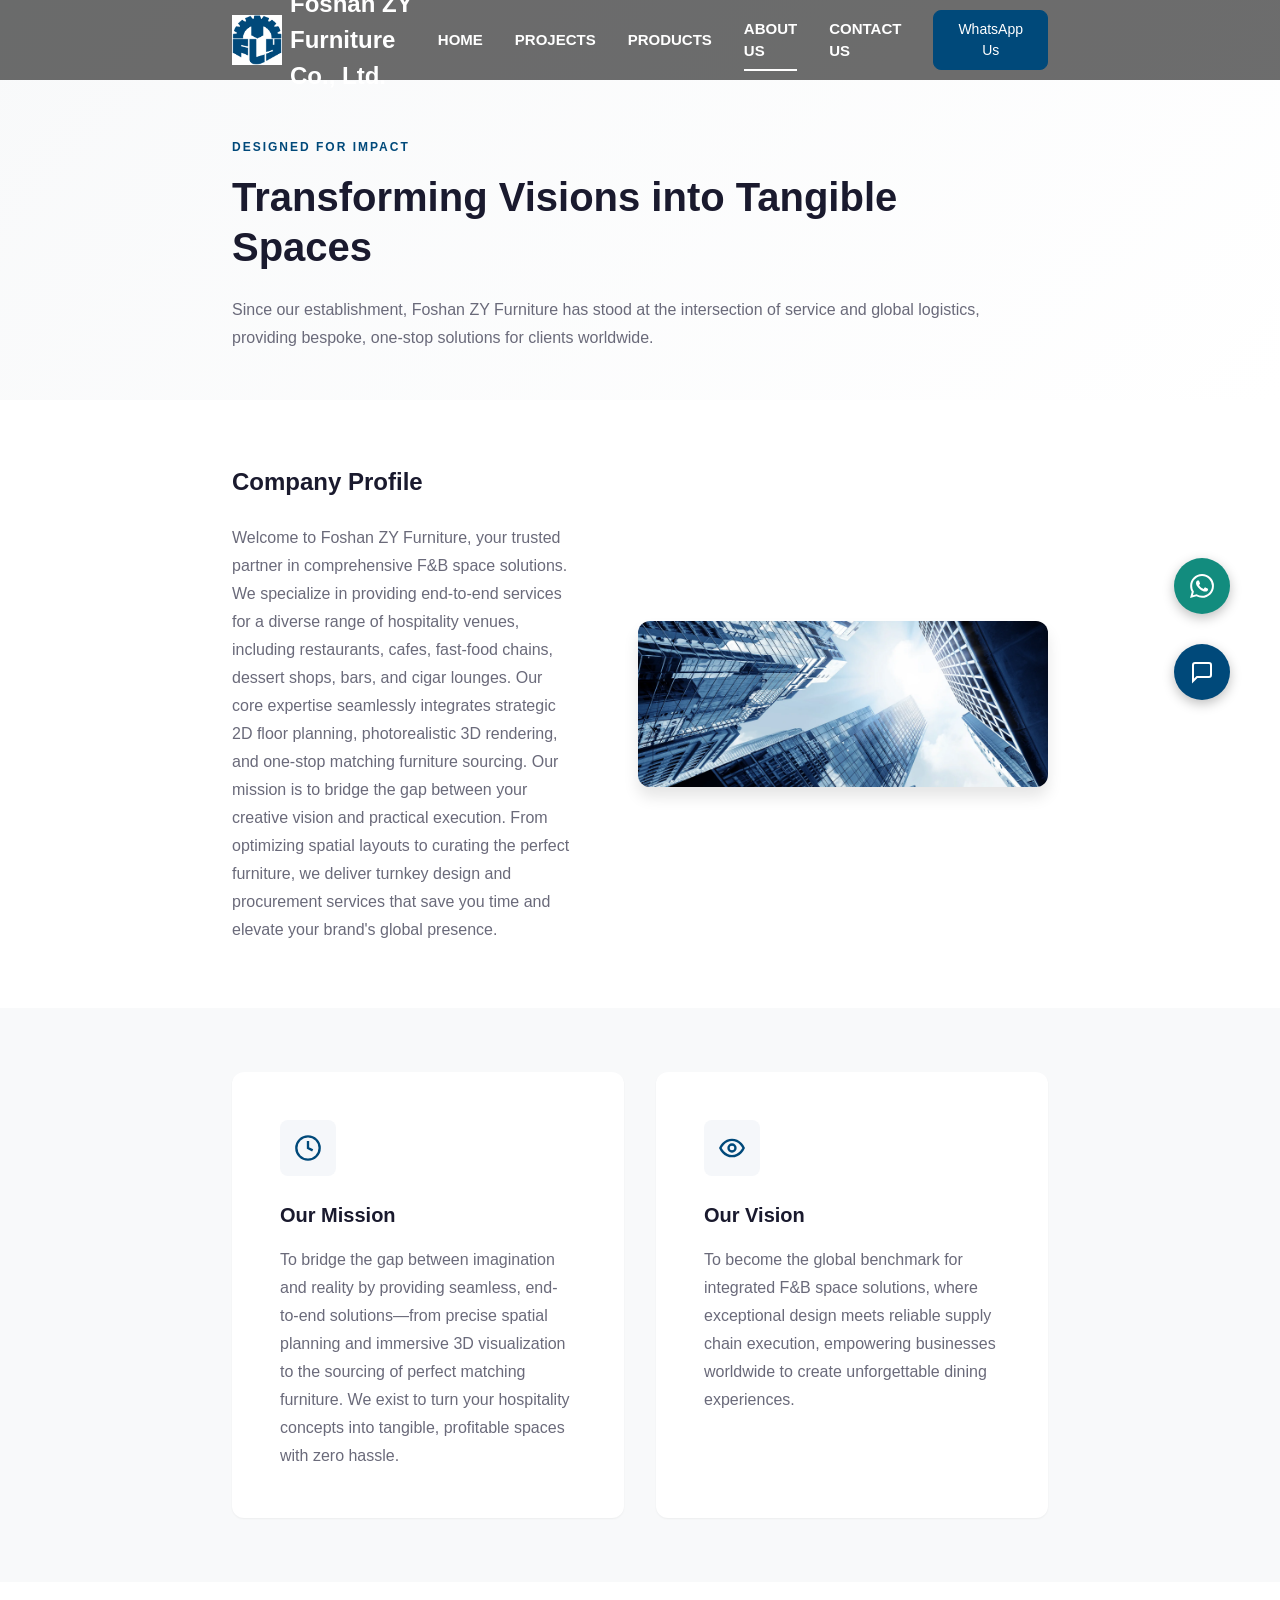
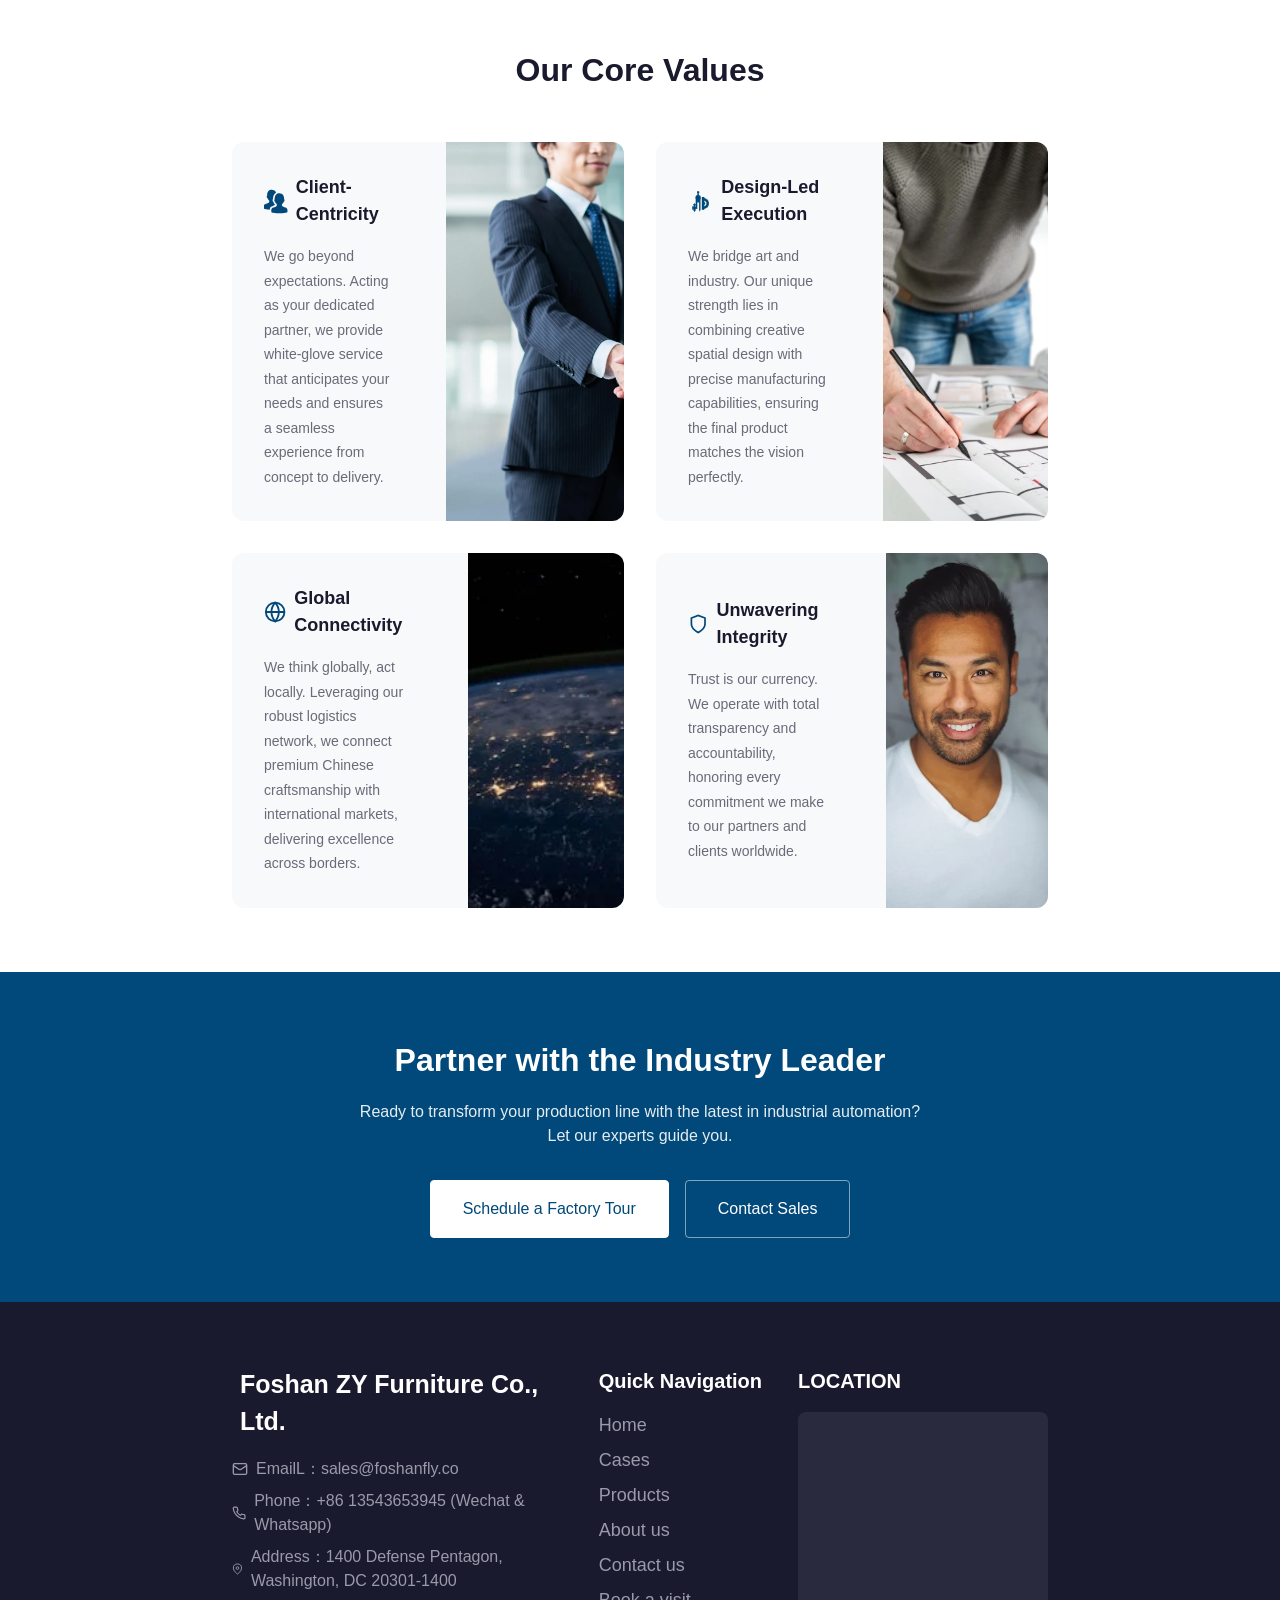
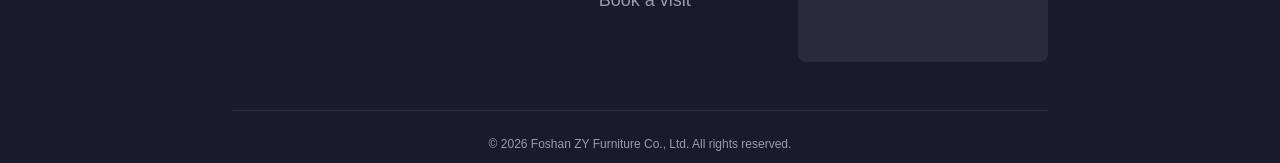
==== commit 9989cae1: "更改whatsapp短连接" ====
--- a/pages/about.html
+++ b/pages/about.html
@@ -294,7 +294,7 @@
                                 <path d="M22 16.92v3a2 2 0 0 1-2.18 2 19.79 19.79 0 0 1-8.63-3.07 19.5 19.5 0 0 1-6-6 19.79 19.79 0 0 1-3.07-8.67A2 2 0 0 1 4.11 2h3a2 2 0 0 1 2 1.72 12.84 12.84 0 0 0 .7 2.81 2 2 0 0 1-.45 2.11L8.09 9.91a16 16 0 0 0 6 6l1.27-1.27a2 2 0 0 1 2.11-.45 12.84 12.84 0 0 0 2.81.7A2 2 0 0 1 22 16.92z"/>
                             </svg>
                             <div>
-                                <div>Phone：+86 13751813255 (Wechat & Whatsapp)</div>
+                                <div>Phone：+86 13543653945 (Wechat & Whatsapp)</div>
                             </div>
                         </div>
                         <div class="footer-contact-item">
